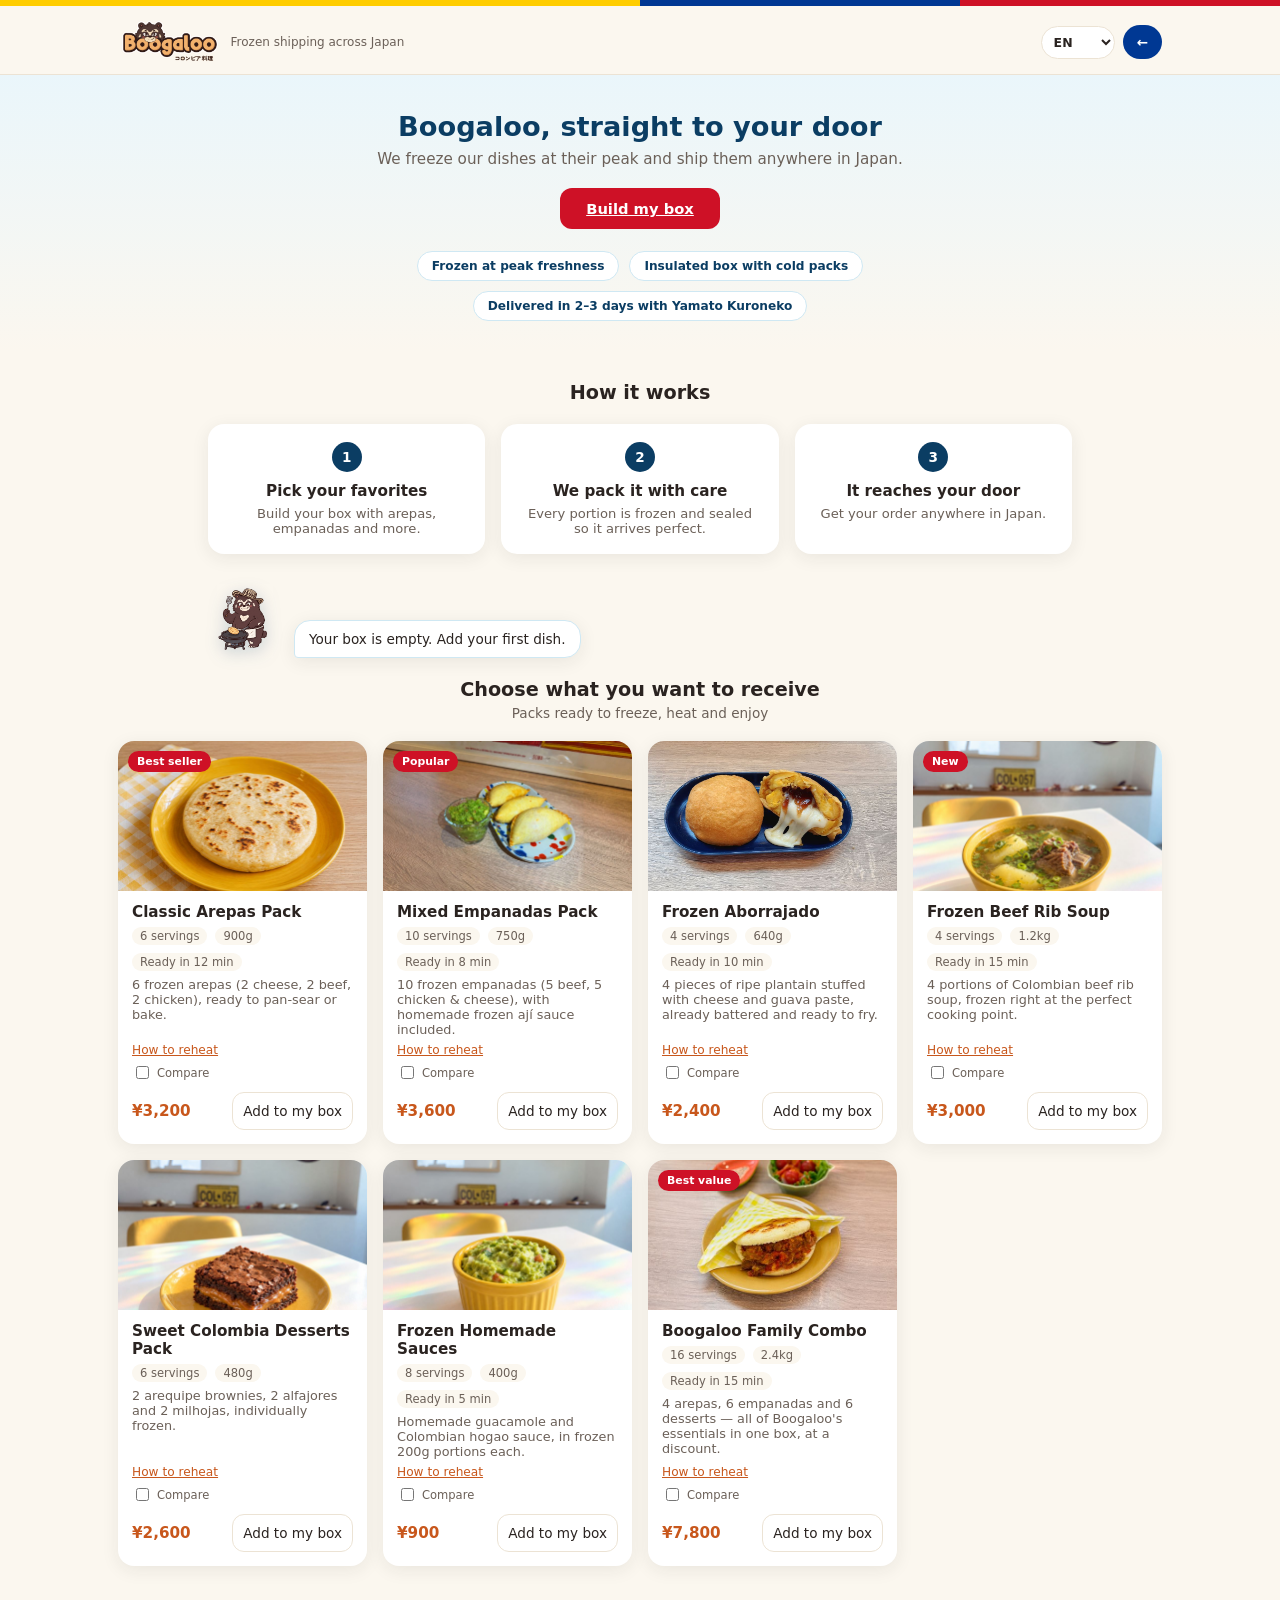
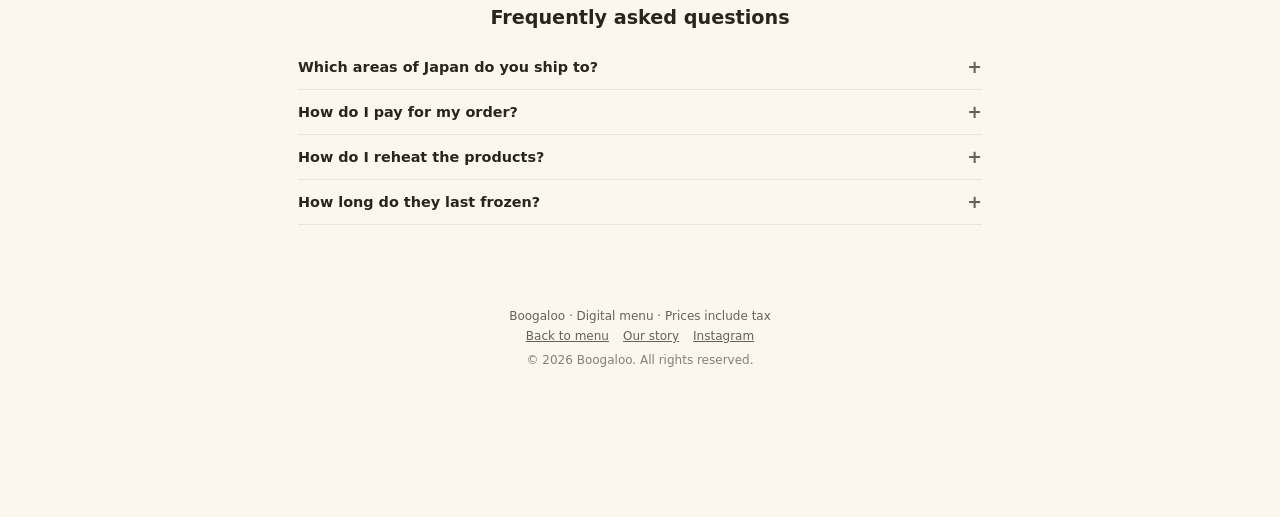
==== envios/index.html @ ac05ed0d "Nueva página de envíos congelados a todo Japón (/envios) Página independiente del menú, con catálogo" ====
<!doctype html>
<html lang="es">
<head>
<meta charset="utf-8" />
<meta name="viewport" content="width=device-width, initial-scale=1" />
<title>Boogaloo — Envíos congelados</title>
<link rel="stylesheet" href="../css/styles.css" />
<link rel="stylesheet" href="envios.css" />
</head>
<body>
  <div id="fz-header-mount"></div>

  <section class="fz-hero">
    <div class="fz-snow" id="fz-snow"></div>
    <div class="fz-hero-inner">
      <h2 id="fz-hero-title"></h2>
      <p id="fz-hero-subtitle"></p>
      <a class="primary-btn" href="#fz-catalog" id="fz-hero-cta"></a>
      <div class="fz-trust-row">
        <span class="fz-trust-pill" id="fz-trust-fresh"></span>
        <span class="fz-trust-pill" id="fz-trust-box"></span>
        <span class="fz-trust-pill" id="fz-trust-courier"></span>
      </div>
    </div>
  </section>

  <section class="fz-how">
    <h3 id="fz-how-title"></h3>
    <div class="fz-how-steps">
      <div class="fz-how-step">
        <div class="fz-step-num">1</div>
        <h4 id="fz-how1-title"></h4>
        <p id="fz-how1-text"></p>
      </div>
      <div class="fz-how-step">
        <div class="fz-step-num">2</div>
        <h4 id="fz-how2-title"></h4>
        <p id="fz-how2-text"></p>
      </div>
      <div class="fz-how-step">
        <div class="fz-step-num">3</div>
        <h4 id="fz-how3-title"></h4>
        <p id="fz-how3-text"></p>
      </div>
    </div>
  </section>

  <div class="fz-mascot">
    <img src="../img/oso/oso-cocinando.png" alt="Oso Boogaloo" />
    <div class="fz-mascot-bubble" id="fz-mascot-bubble"></div>
  </div>

  <section class="fz-catalog" id="fz-catalog">
    <h3 id="fz-catalog-title"></h3>
    <p class="subt" id="fz-catalog-subtitle"></p>
    <div class="fz-grid" id="fz-grid"></div>
  </section>

  <section class="fz-faq">
    <h3 id="fz-faq-title"></h3>
    <div id="fz-faq-list"></div>
  </section>

  <div id="fz-footer-mount"></div>

  <!-- Barra flotante: comparar -->
  <div class="fz-compare-bar" id="fz-compare-bar">
    <span id="fz-compare-bar-label"></span>
    <button type="button" id="fz-compare-bar-btn"></button>
  </div>

  <!-- Barra flotante: tu caja -->
  <button class="fz-box-bar" id="fz-box-bar" type="button">
    <div class="fz-box-info">
      <span class="count" id="fz-box-count"></span>
      <span class="amount" id="fz-box-amount"></span>
    </div>
    <span id="fz-box-cta"></span>
  </button>

  <!-- Drawer: tu caja -->
  <div class="fz-drawer-overlay" id="fz-drawer-overlay"></div>
  <aside class="fz-drawer" id="fz-drawer" aria-label="Tu caja">
    <div class="fz-drawer-header">
      <h2 id="fz-drawer-title"></h2>
      <button class="drawer-close" id="fz-drawer-close" type="button">✕</button>
    </div>
    <div class="fz-drawer-body" id="fz-drawer-body"></div>
    <div class="fz-drawer-footer" id="fz-drawer-footer"></div>
  </aside>

  <!-- Modal: comparar productos -->
  <div class="modal-overlay fz-compare-modal" id="fz-compare-modal">
    <div class="modal-box">
      <div id="fz-compare-modal-body"></div>
    </div>
  </div>

  <!-- Modal: checkout (pasos) -->
  <div class="modal-overlay" id="fz-checkout-modal">
    <div class="modal-box">
      <div id="fz-checkout-modal-body"></div>
    </div>
  </div>

  <script src="../js/i18n.js"></script>
  <script src="envios-data.js"></script>
  <script src="envios.js"></script>
</body>
</html>
---- css/styles.css ----
/* ============ Boogaloo — estilos base (sin imágenes, todo CSS) ============ */

:root {
  --co-yellow: #ffcd00;
  --co-blue: #003893;
  --co-red: #ce1126;
  --bg: #fbf7ef;
  --bg-card: #ffffff;
  --ink: #2a2320;
  --ink-soft: #6b6058;
  --border: #ece3d4;
  --accent: #c8571c;
  --accent-soft: #fdece0;
  --radius: 16px;
  --shadow: 0 4px 18px rgba(42, 35, 32, 0.08);
  font-family: 'Hiragino Sans', 'Noto Sans JP', system-ui, -apple-system, 'Segoe UI', sans-serif;
}

* { box-sizing: border-box; }

html, body {
  margin: 0;
  padding: 0;
  background: var(--bg);
  color: var(--ink);
}

html {
  scroll-behavior: smooth;
  overflow-x: hidden;
}

body {
  padding-bottom: 90px; /* deja espacio a la barra flotante de carrito */
}

a { color: inherit; }

button {
  font: inherit;
  cursor: pointer;
  border: none;
  background: none;
  color: inherit;
}

/* ---------- Franja bandera colombiana ---------- */
.flag-stripe {
  height: 6px;
  background: linear-gradient(
    to right,
    var(--co-yellow) 0%, var(--co-yellow) 50%,
    var(--co-blue) 50%, var(--co-blue) 75%,
    var(--co-red) 75%, var(--co-red) 100%
  );
}

/* ---------- Header ---------- */
.site-header {
  position: sticky;
  top: 0;
  z-index: 20;
  background: var(--bg);
  border-bottom: 1px solid var(--border);
}

.header-inner {
  max-width: 960px;
  margin: 0 auto;
  padding: 14px 18px 10px;
  display: flex;
  align-items: center;
  justify-content: space-between;
  gap: 10px;
  flex-wrap: wrap;
  row-gap: 8px;
}

.brand {
  display: flex;
  align-items: center;
  gap: 10px;
}

.brand-logo {
  height: 44px;
  width: auto;
  display: block;
  flex: none;
}

.sr-only {
  position: absolute;
  width: 1px;
  height: 1px;
  padding: 0;
  margin: -1px;
  overflow: hidden;
  clip: rect(0, 0, 0, 0);
  white-space: nowrap;
  border: 0;
}

.brand-text h1 {
  margin: 0;
  font-size: 1.35rem;
  letter-spacing: 0.5px;
}

.brand-text p {
  margin: 0;
  font-size: 0.75rem;
  color: var(--ink-soft);
}

.header-actions {
  display: flex;
  align-items: center;
  gap: 8px;
  flex-wrap: wrap;
  justify-content: flex-end;
}

.account-pill {
  font-size: 0.78rem;
  padding: 7px 12px;
  border-radius: 999px;
  background: var(--accent-soft);
  color: var(--accent);
  white-space: nowrap;
  max-width: 140px;
  overflow: hidden;
  text-overflow: ellipsis;
  flex: none;
}

.cart-btn {
  position: relative;
  display: flex;
  align-items: center;
  gap: 6px;
  padding: 9px 14px;
  border-radius: 999px;
  background: var(--co-blue);
  color: #fff;
  font-weight: 600;
  font-size: 0.85rem;
  white-space: nowrap;
  flex: none;
}

.cart-btn .badge {
  position: absolute;
  top: -6px;
  right: -6px;
  background: var(--co-red);
  color: #fff;
  border-radius: 999px;
  font-size: 0.68rem;
  min-width: 18px;
  height: 18px;
  display: flex;
  align-items: center;
  justify-content: center;
  padding: 0 4px;
}

.my-orders-btn {
  background: var(--co-red);
}

/* ---------- Banner promocional de envíos congelados ---------- */
.ship-banner {
  display: flex;
  align-items: center;
  justify-content: center;
  gap: 10px;
  flex-wrap: wrap;
  text-align: center;
  text-decoration: none;
  padding: 10px 18px;
  background: linear-gradient(90deg, #0b3d63, var(--co-blue));
  color: #fff;
  font-size: 0.84rem;
}
.ship-banner-cta {
  font-weight: 700;
  text-decoration: underline;
  white-space: nowrap;
}

.lang-select {
  flex: none;
  font: inherit;
  font-size: 0.78rem;
  font-weight: 600;
  padding: 7px 8px;
  border-radius: 999px;
  border: 1px solid var(--border);
  background: var(--bg-card);
  color: var(--ink);
  cursor: pointer;
}

.item-info h3 .aka {
  font-weight: 400;
  font-size: 0.78em;
  color: var(--ink-soft);
}

/* CSS-drawn receipt icon */
.icon-receipt {
  width: 14px;
  height: 17px;
  background: #fff;
  border-radius: 2px;
  position: relative;
  flex: none;
}
.icon-receipt::before {
  content: '';
  position: absolute;
  left: 2px;
  right: 2px;
  top: 3px;
  bottom: 3px;
  background-image: repeating-linear-gradient(
    to bottom, var(--co-red) 0 2px, transparent 2px 5px
  );
}

/* CSS-drawn cart icon */
.icon-cart {
  width: 18px;
  height: 14px;
  border: 2px solid #fff;
  border-top: none;
  border-radius: 0 0 4px 4px;
  position: relative;
}
.icon-cart::before {
  content: '';
  position: absolute;
  top: -9px;
  left: 2px;
  width: 10px;
  height: 8px;
  border: 2px solid #fff;
  border-bottom: none;
  border-radius: 6px 6px 0 0;
}

/* ---------- Navegación de categorías ---------- */
.cat-nav {
  max-width: 960px;
  margin: 0 auto;
  padding: 4px 18px 12px;
  display: flex;
  gap: 8px;
  overflow-x: auto;
  scrollbar-width: none;
}
.cat-nav::-webkit-scrollbar { display: none; }

.cat-nav a {
  flex: none;
  padding: 7px 14px;
  border-radius: 999px;
  background: var(--bg-card);
  border: 1px solid var(--border);
  font-size: 0.82rem;
  text-decoration: none;
  white-space: nowrap;
}
.cat-nav a:hover { border-color: var(--accent); color: var(--accent); }

/* ---------- Contenido principal ---------- */
main {
  max-width: 960px;
  margin: 0 auto;
  padding: 8px 18px 40px;
}

.category-section {
  margin-top: 34px;
  scroll-margin-top: 96px;
}

.category-heading {
  display: flex;
  align-items: center;
  gap: 12px;
  margin-bottom: 14px;
}

.category-heading h2 {
  margin: 0;
  font-size: 1.15rem;
}
.category-heading .subt {
  font-size: 0.78rem;
  color: var(--ink-soft);
  display: block;
  margin-top: 2px;
}

.category-nota {
  font-size: 0.8rem;
  color: var(--ink-soft);
  margin: -8px 0 14px;
  font-style: italic;
}

.item-grid {
  display: grid;
  grid-template-columns: repeat(auto-fill, minmax(240px, 1fr));
  gap: 14px;
}

.item-card {
  background: var(--bg-card);
  border: 1px solid var(--border);
  border-radius: var(--radius);
  padding: 14px;
  display: flex;
  flex-direction: column;
  gap: 8px;
  box-shadow: var(--shadow);
}

.item-photo {
  width: calc(100% + 28px);
  margin: -14px -14px 0;
  aspect-ratio: 4 / 3;
  object-fit: cover;
  border-radius: var(--radius) var(--radius) 0 0;
  display: block;
}

.item-top {
  display: flex;
  gap: 10px;
  align-items: flex-start;
}
.item-card.has-photo .item-top { margin-top: 4px; }

.item-info { flex: 1; min-width: 0; }

.item-info h3 {
  margin: 0;
  font-size: 0.98rem;
  line-height: 1.3;
}

.item-info .subt {
  font-size: 0.72rem;
  color: var(--ink-soft);
  display: block;
  margin-top: 2px;
}

.item-desc {
  font-size: 0.78rem;
  color: var(--ink-soft);
  line-height: 1.45;
  margin: 0;
}

.pill-row { display: flex; gap: 6px; flex-wrap: wrap; }
.pill-option {
  background: var(--bg-card);
  border: 1px solid var(--border);
  color: var(--ink-soft);
  font-size: 0.78rem;
  font-weight: 600;
  padding: 5px 12px;
  border-radius: 999px;
}
.pill-option.selected {
  background: var(--co-blue);
  border-color: var(--co-blue);
  color: #fff;
}

.item-footer {
  margin-top: auto;
  display: flex;
  align-items: center;
  justify-content: space-between;
  gap: 8px;
}

.item-price {
  font-weight: 700;
  font-size: 1rem;
  color: var(--accent);
}

.add-btn {
  background: var(--co-blue);
  color: #fff;
  padding: 7px 14px;
  border-radius: 10px;
  font-size: 0.82rem;
  font-weight: 600;
}
.add-btn:active { transform: scale(0.96); }
.add-btn:disabled { background: var(--ink-soft); cursor: not-allowed; transform: none; }

.item-card.out-of-stock { opacity: 0.6; }
.pill-option.agotado { opacity: 0.55; text-decoration: line-through; cursor: not-allowed; }
.extra-chip.out-of-stock { opacity: 0.55; }
.extra-chip.out-of-stock button { background: var(--ink-soft); color: #fff; cursor: not-allowed; }

/* Extras (toppings) como chips */
.extras-row {
  margin-top: 18px;
  display: flex;
  flex-wrap: wrap;
  gap: 8px;
}
.extra-chip {
  display: flex;
  align-items: center;
  gap: 6px;
  padding: 6px 12px;
  border-radius: 999px;
  border: 1px dashed var(--border);
  font-size: 0.78rem;
  background: var(--bg-card);
}
.extra-chip .price { color: var(--accent); font-weight: 700; }
.extra-chip button {
  background: var(--accent-soft);
  color: var(--accent);
  border-radius: 999px;
  width: 20px; height: 20px;
  line-height: 1;
  font-weight: 700;
}

/* ---------- Iconos CSS por categoría ---------- */
.cat-icon {
  width: 44px;
  height: 44px;
  flex: none;
  position: relative;
}

.cat-icon.icon-arepa {
  border-radius: 50%;
  background: radial-gradient(circle at 35% 30%, #fff2c2, #f2c25a 55%, #d99a2b 100%);
  box-shadow: inset 0 -4px 6px rgba(139, 90, 0, 0.35);
}
.cat-icon.icon-arepa::before,
.cat-icon.icon-arepa::after {
  content: '';
  position: absolute;
  left: 10%;
  right: 10%;
  height: 2px;
  background: rgba(139, 90, 0, 0.35);
  border-radius: 2px;
}
.cat-icon.icon-arepa::before { top: 40%; }
.cat-icon.icon-arepa::after { top: 58%; }

.cat-icon.icon-empanada {
  background: linear-gradient(160deg, #f4c979, #d98b2b);
  border-radius: 4px 60% 4px 60%;
  transform: rotate(-8deg);
}
.cat-icon.icon-empanada::before {
  content: '';
  position: absolute;
  inset: 0;
  border-radius: inherit;
  background-image: repeating-linear-gradient(
    -45deg, rgba(139,66,0,0.35) 0 2px, transparent 2px 6px
  );
  -webkit-mask: linear-gradient(90deg, transparent 60%, black 62%);
  mask: linear-gradient(90deg, transparent 60%, black 62%);
}

.cat-icon.icon-platano {
  background: linear-gradient(120deg, #d8c23a, #98a63a);
  border-radius: 60% 20% 60% 20% / 40% 60% 40% 60%;
  transform: rotate(15deg);
}

.cat-icon.icon-postre {
  border-radius: 50%;
  background:
    radial-gradient(circle at 30% 25%, #ffe1ec, transparent 40%),
    radial-gradient(circle at 65% 65%, #ffd166, transparent 45%),
    linear-gradient(160deg, #f7b4c6, #e8779a);
}

.cat-icon.icon-jugo {
  background: linear-gradient(180deg, #ffdd6b, #ff9f45);
  clip-path: polygon(20% 0%, 80% 0%, 68% 100%, 32% 100%);
}

.cat-icon.icon-cafe {
  background: linear-gradient(160deg, #8a5a2b, #5c3a1a);
  border-radius: 6px 6px 16px 16px;
}
.cat-icon.icon-cafe::before {
  content: '';
  position: absolute;
  right: -10px;
  top: 30%;
  width: 12px;
  height: 12px;
  border: 3px solid #5c3a1a;
  border-left: none;
  border-radius: 0 8px 8px 0;
}
.cat-icon.icon-cafe::after {
  content: '';
  position: absolute;
  top: -8px;
  left: 30%;
  width: 3px;
  height: 10px;
  background: rgba(255,255,255,0.6);
  border-radius: 3px;
  box-shadow: 8px -2px 0 rgba(255,255,255,0.45);
}

.cat-icon.icon-otros {
  border-radius: 50%;
  background: radial-gradient(circle, #fff, #e4dccb 70%, #cfc4ac 100%);
  box-shadow: inset 0 0 0 3px #fff, 0 0 0 1px var(--border);
}

/* ---------- Carrito (drawer) ---------- */
.overlay {
  position: fixed;
  inset: 0;
  background: rgba(20, 15, 10, 0.45);
  z-index: 40;
  opacity: 0;
  pointer-events: none;
  transition: opacity 0.25s ease;
}
.overlay.open { opacity: 1; pointer-events: auto; }

.drawer {
  position: fixed;
  top: 0;
  right: 0;
  bottom: 0;
  width: min(420px, 100%);
  background: var(--bg);
  z-index: 50;
  display: flex;
  flex-direction: column;
  transform: translateX(100%);
  transition: transform 0.28s ease;
  box-shadow: -8px 0 30px rgba(0,0,0,0.25);
}
.drawer.open { transform: translateX(0); }

.drawer-header {
  display: flex;
  align-items: center;
  justify-content: space-between;
  padding: 16px 18px;
  border-bottom: 1px solid var(--border);
}
.drawer-header h2 { margin: 0; font-size: 1.05rem; }
.drawer-close {
  width: 32px; height: 32px;
  border-radius: 50%;
  background: var(--bg-card);
  border: 1px solid var(--border);
  font-size: 1rem;
}

.drawer-body {
  flex: 1;
  overflow-y: auto;
  padding: 12px 18px;
}

.cart-row {
  display: flex;
  align-items: center;
  gap: 10px;
  padding: 10px 0;
  border-bottom: 1px solid var(--border);
}
.cart-row .name {
  flex: 1;
  min-width: 0;
  font-size: 0.88rem;
  overflow: hidden;
  text-overflow: ellipsis;
  white-space: nowrap;
}
.cart-row .name small {
  display: block;
  color: var(--ink-soft);
  font-size: 0.72rem;
  overflow: hidden;
  text-overflow: ellipsis;
}
.qty-stepper { flex: none; }
.qty-stepper {
  display: flex;
  align-items: center;
  gap: 6px;
  background: var(--bg-card);
  border: 1px solid var(--border);
  border-radius: 999px;
  padding: 3px;
}
.qty-stepper button {
  width: 22px; height: 22px;
  border-radius: 50%;
  background: var(--accent-soft);
  color: var(--accent);
  font-weight: 700;
}
.qty-stepper span { min-width: 18px; text-align: center; font-size: 0.85rem; }
.cart-row .subtotal { flex: none; width: 68px; text-align: right; font-weight: 700; font-size: 0.85rem; }

.empty-cart {
  text-align: center;
  color: var(--ink-soft);
  padding: 40px 10px;
  font-size: 0.88rem;
}

.drawer-footer {
  border-top: 1px solid var(--border);
  padding: 14px 18px 18px;
  display: flex;
  flex-direction: column;
  gap: 10px;
}
.total-row {
  display: flex;
  justify-content: space-between;
  font-size: 1.05rem;
  font-weight: 700;
}
.total-row .amount { color: var(--accent); }

.primary-btn {
  background: var(--co-red);
  color: #fff;
  padding: 12px;
  border-radius: 12px;
  font-weight: 700;
  font-size: 0.92rem;
  text-align: center;
}
.primary-btn:disabled { opacity: 0.5; cursor: not-allowed; }

.ghost-btn {
  background: var(--bg-card);
  border: 1px solid var(--border);
  padding: 10px;
  border-radius: 12px;
  font-size: 0.85rem;
  text-align: center;
}

/* ---------- Barra flotante de carrito (móvil) ---------- */
.floating-cart-bar {
  position: fixed;
  left: 0; right: 0; bottom: 0;
  z-index: 30;
  background: var(--co-blue);
  color: #fff;
  padding: 12px 18px;
  display: none;
  align-items: center;
  justify-content: space-between;
  box-shadow: 0 -4px 16px rgba(0,0,0,0.2);
}
.floating-cart-bar.show { display: flex; }
.floating-cart-bar .count { font-size: 0.8rem; opacity: 0.85; }
.floating-cart-bar .amount { font-weight: 700; }

/* ---------- Modal (checkout / login) ---------- */
.modal-overlay {
  position: fixed;
  inset: 0;
  background: rgba(20, 15, 10, 0.5);
  display: none;
  align-items: center;
  justify-content: center;
  z-index: 60;
  padding: 18px;
}
.modal-overlay.open { display: flex; }

.modal-box {
  background: var(--bg-card);
  border-radius: var(--radius);
  max-width: 420px;
  width: 100%;
  max-height: 90vh;
  overflow-y: auto;
  padding: 22px;
  box-shadow: 0 20px 50px rgba(0,0,0,0.3);
}
.modal-box h2 { margin: 0 0 4px; font-size: 1.1rem; }
.modal-box .subt { color: var(--ink-soft); font-size: 0.8rem; margin: 0 0 16px; }

.tabs {
  display: flex;
  gap: 6px;
  background: var(--bg);
  border-radius: 999px;
  padding: 4px;
  margin-bottom: 16px;
}
.tabs button {
  flex: 1;
  padding: 8px;
  border-radius: 999px;
  font-size: 0.8rem;
  font-weight: 600;
  color: var(--ink-soft);
}
.tabs button.active { background: var(--co-blue); color: #fff; }

.field {
  margin-bottom: 12px;
}
.field label {
  display: block;
  font-size: 0.78rem;
  color: var(--ink-soft);
  margin-bottom: 4px;
}
.field input, .field textarea {
  width: 100%;
  padding: 10px 12px;
  border-radius: 10px;
  border: 1px solid var(--border);
  background: var(--bg);
  font-size: 0.88rem;
  font-family: inherit;
}
.field input:focus, .field textarea:focus {
  outline: 2px solid var(--accent);
  outline-offset: 1px;
}

.form-error {
  background: #fdecec;
  color: var(--co-red);
  padding: 8px 12px;
  border-radius: 10px;
  font-size: 0.8rem;
  margin-bottom: 12px;
  display: none;
}
.form-error.show { display: block; }

.form-success {
  text-align: center;
  padding: 10px 0 4px;
}
.form-success .check {
  width: 54px; height: 54px;
  border-radius: 50%;
  background: #e6f6ec;
  color: #1f9d55;
  display: flex; align-items: center; justify-content: center;
  font-size: 1.6rem;
  margin: 0 auto 12px;
}
.order-summary {
  background: var(--bg);
  border-radius: 12px;
  padding: 12px;
  margin: 12px 0;
  font-size: 0.85rem;
}
.order-summary .row {
  display: flex;
  justify-content: space-between;
  align-items: center;
  gap: 8px;
  padding: 3px 0;
}
.order-summary .row > span:first-child,
.order-summary .row > strong:first-child {
  min-width: 0;
  overflow: hidden;
  text-overflow: ellipsis;
  white-space: nowrap;
}
.order-summary .row > span:last-child {
  flex: none;
  white-space: nowrap;
}
.order-summary .row.total {
  border-top: 1px solid var(--border);
  margin-top: 6px;
  padding-top: 8px;
  font-weight: 700;
}

.link-btn {
  color: var(--accent);
  font-size: 0.8rem;
  text-decoration: underline;
  display: block;
  text-align: center;
  margin-top: 4px;
}

footer.site-footer {
  text-align: center;
  color: var(--ink-soft);
  font-size: 0.75rem;
  padding: 24px 18px 60px;
}
.site-footer-inner { display: flex; flex-direction: column; gap: 6px; align-items: center; }
.footer-links { display: flex; gap: 14px; flex-wrap: wrap; justify-content: center; }
.footer-links a { color: var(--ink-soft); text-decoration: underline; }
.footer-copyright { opacity: 0.8; margin-top: 4px; }

/* Menú secundario para admin/colaboradores: aparece en todas las páginas
   cuando hay una sesión de staff activa (ver js/layout.js). */
.staff-subnav {
  background: var(--ink);
  color: #fff;
}
.staff-subnav-inner {
  max-width: 1100px;
  margin: 0 auto;
  padding: 8px 18px;
  display: flex;
  align-items: center;
  gap: 16px;
  flex-wrap: wrap;
  font-size: 0.78rem;
}
.staff-subnav-who {
  font-weight: 700;
  opacity: 0.85;
  padding-right: 6px;
  border-right: 1px solid rgba(255, 255, 255, 0.25);
}
.staff-subnav-inner a { color: #fff; opacity: 0.85; text-decoration: none; }
.staff-subnav-inner a:hover { opacity: 1; text-decoration: underline; }

/* ============ Panel admin ============ */
.admin-shell {
  max-width: 880px;
  margin: 0 auto;
  padding: 20px 18px 60px;
}

.admin-login-box {
  max-width: 360px;
  margin: 60px auto;
  background: var(--bg-card);
  border: 1px solid var(--border);
  border-radius: var(--radius);
  padding: 26px;
  box-shadow: var(--shadow);
}
.admin-login-box h1 { margin-top: 0; font-size: 1.2rem; }
.admin-login-box .subt { color: var(--ink-soft); font-size: 0.82rem; margin-top: -8px; }

.admin-sticky-top {
  position: sticky;
  top: 0;
  z-index: 15;
  background: var(--bg);
  margin: -20px -18px 0;
  padding: 20px 18px 12px;
  border-bottom: 1px solid var(--border);
}

.admin-topbar {
  display: flex;
  align-items: center;
  justify-content: space-between;
  flex-wrap: wrap;
  row-gap: 8px;
  margin-bottom: 18px;
}
.admin-topbar h1 { margin: 0; font-size: 1.2rem; }
.admin-topbar .who { font-size: 0.8rem; color: var(--ink-soft); }

.filter-row {
  display: flex;
  gap: 8px;
  flex-wrap: wrap;
}
.filter-row button {
  padding: 7px 14px;
  border-radius: 999px;
  background: var(--bg-card);
  border: 1px solid var(--border);
  font-size: 0.8rem;
}
.filter-row button.active { background: var(--co-blue); color: #fff; border-color: var(--co-blue); }

.order-card {
  background: var(--bg-card);
  border: 1px solid var(--border);
  border-radius: var(--radius);
  padding: 16px;
  margin-bottom: 14px;
  box-shadow: var(--shadow);
}
.order-card-head {
  display: flex;
  justify-content: space-between;
  align-items: flex-start;
  gap: 10px;
  margin-bottom: 10px;
}
.order-card-head > div:first-child { min-width: 0; flex: 1; }
.order-card-head .id {
  font-weight: 700;
  font-size: 0.92rem;
  overflow: hidden;
  text-overflow: ellipsis;
  white-space: nowrap;
}
.order-card-head .meta {
  font-size: 0.76rem;
  color: var(--ink-soft);
  overflow-wrap: break-word;
}
.order-card-head .status-tag { flex: none; }

.status-tag {
  font-size: 0.72rem;
  padding: 4px 10px;
  border-radius: 999px;
  font-weight: 700;
  white-space: nowrap;
}
.status-tag.pendiente { background: #fff2d6; color: #a9660a; }
.status-tag.entregado { background: #e1efff; color: var(--co-blue); }
.status-tag.cobrado, .status-tag.confirmada { background: #e6f6ec; color: #1f9d55; }
.status-tag.cancelada { background: #f1f1f1; color: var(--ink-soft); }
.status-tag.pendienterevision { background: #fdecec; color: var(--co-red); }

.order-items { margin: 10px 0; }
.order-item-row {
  display: flex;
  align-items: center;
  gap: 10px;
  padding: 6px 0;
  border-bottom: 1px dashed var(--border);
  font-size: 0.85rem;
}
.order-item-row:last-child { border-bottom: none; }
.order-item-row .n {
  flex: 1;
  min-width: 0;
  overflow: hidden;
  text-overflow: ellipsis;
  white-space: nowrap;
}
.order-item-row .p { flex: none; color: var(--ink-soft); }
.check-toggle {
  width: 22px; height: 22px;
  border-radius: 6px;
  border: 2px solid var(--border);
  flex: none;
  display: flex; align-items: center; justify-content: center;
  font-size: 0.75rem;
}
.check-toggle.done {
  background: #1f9d55;
  border-color: #1f9d55;
  color: #fff;
}

.item-remove-btn {
  flex: none;
  width: 22px;
  height: 22px;
  border-radius: 6px;
  border: 1px solid var(--border);
  color: var(--co-red);
  font-size: 0.9rem;
  line-height: 1;
  display: flex;
  align-items: center;
  justify-content: center;
}
.item-remove-btn:hover { background: var(--co-red); color: #fff; border-color: var(--co-red); }

.order-add-item {
  display: flex;
  gap: 8px;
  align-items: center;
  padding: 10px 0;
  flex-wrap: wrap;
}
.order-add-select {
  flex: 1;
  min-width: 160px;
  padding: 8px 10px;
  border-radius: 10px;
  border: 1px solid var(--border);
  background: var(--bg-card);
  font-size: 0.85rem;
}
.order-add-qty {
  width: 56px;
  padding: 8px 6px;
  border-radius: 10px;
  border: 1px solid var(--border);
  text-align: center;
}

.order-card-footer {
  display: flex;
  align-items: center;
  justify-content: space-between;
  flex-wrap: wrap;
  gap: 8px;
  margin-top: 10px;
  padding-top: 10px;
  border-top: 1px solid var(--border);
}
.order-total { font-weight: 700; }
.order-actions { display: flex; gap: 8px; flex-wrap: wrap; }
.order-actions button {
  padding: 8px 12px;
  border-radius: 10px;
  font-size: 0.8rem;
  font-weight: 600;
}
.btn-paid { background: #e6f6ec; color: #1f9d55; }
.btn-paid.done { background: #1f9d55; color: #fff; }

.menu-admin-section { margin-bottom: 20px; }
.menu-admin-section h3 { margin: 0 0 6px; font-size: 0.95rem; }
.btn-agotado {
  flex: none;
  background: #f1f1f1;
  color: var(--ink-soft);
  padding: 6px 12px;
  border-radius: 10px;
  font-size: 0.78rem;
  font-weight: 600;
  white-space: nowrap;
}
.btn-agotado.done { background: var(--co-red); color: #fff; }

.empty-state {
  text-align: center;
  color: var(--ink-soft);
  padding: 60px 10px;
  font-size: 0.9rem;
}

@media (max-width: 640px) {
  .item-grid { grid-template-columns: 1fr 1fr; }
  .brand-text p { display: none; }
}

@media (max-width: 420px) {
  .brand-logo { height: 34px; }
  .brand-text h1 { font-size: 1.1rem; }
  .header-inner { padding: 12px 14px 8px; }
  .cat-nav { padding: 4px 14px 10px; }
  main { padding: 8px 14px 40px; }
  .cart-btn { padding: 8px 11px; font-size: 0.78rem; gap: 5px; }
  .account-pill { font-size: 0.72rem; padding: 6px 10px; max-width: 100px; }
}

/* ============ Turnos (colaboradores) ============ */
:root {
  --tn-abierto: #a79e8c;
  --tn-asignado: var(--co-blue);
  --tn-trabajado: #b5750f;
  --tn-confirmado: #1f9d55;
}

.tn-wrap {
  max-width: 960px;
  margin: 0 auto;
  padding: 18px 18px 60px;
}

.tn-denied {
  max-width: 480px;
  margin: 60px auto;
  text-align: center;
  color: var(--ink-soft);
  font-size: 0.95rem;
  line-height: 1.6;
}

.tn-month-nav {
  display: flex;
  align-items: center;
  justify-content: center;
  gap: 16px;
  margin-bottom: 16px;
}
.tn-month-nav h2 { margin: 0; font-size: 1.15rem; min-width: 160px; text-align: center; }
.tn-month-nav button { width: 34px; height: 34px; border-radius: 50%; font-size: 1.1rem; }

.tn-stats {
  display: flex;
  flex-wrap: wrap;
  gap: 8px;
  margin-bottom: 18px;
}
.tn-stats .st {
  flex: 1 1 150px;
  background: var(--co-blue);
  color: #fff;
  border-radius: 10px;
  padding: 12px 14px;
}
.tn-stats .st b { display: block; font-size: 1.1rem; font-weight: 800; }
.tn-stats .st small { display: block; opacity: 0.85; font-size: 0.75rem; margin-top: 2px; }

#tn-new-shift-btn { margin: 4px 0 14px; }

.tn-panel {
  background: var(--bg-card);
  border: 1px solid var(--border);
  border-radius: var(--radius);
  padding: 14px 16px;
  margin-bottom: 14px;
}
.tn-panel summary { cursor: pointer; font-weight: 700; font-size: 0.92rem; }
.tn-panel + .tn-panel { margin-top: -4px; }

.tn-mode-row {
  display: flex;
  align-items: center;
  gap: 8px;
  padding: 10px 0;
  border-bottom: 1px solid var(--border);
  font-size: 0.85rem;
}
.tn-mode-row:last-child { border-bottom: none; }
.tn-mode-row .name { flex: 1; min-width: 0; }
.tn-mode-row .name small { display: block; color: var(--ink-soft); font-weight: 400; font-size: 0.72rem; }

.tn-rate-row {
  display: flex;
  align-items: center;
  gap: 8px;
  padding: 8px 0;
  border-bottom: 1px solid var(--border);
  font-size: 0.85rem;
}
.tn-rate-row:last-child { border-bottom: none; }
.tn-rate-row span:first-child { flex: 1; min-width: 0; }
.tn-rate-row input[type="number"] {
  width: 72px;
  padding: 6px 8px;
  border-radius: 8px;
  border: 1px solid var(--border);
  font: inherit;
}

.tn-table {
  width: 100%;
  border-collapse: collapse;
  table-layout: fixed;
  margin-top: 8px;
}
.tn-table th {
  font-size: 0.7rem;
  letter-spacing: 0.04em;
  color: var(--ink-soft);
  font-weight: 600;
  padding: 6px 2px;
  border-bottom: 2px solid var(--ink);
}
.tn-table td {
  vertical-align: top;
  height: 78px;
  padding: 4px;
  border: 1px solid var(--border);
  position: relative;
}
.tn-table td.tn-empty { background: var(--bg); }
.tn-table td .n { font-size: 0.7rem; font-weight: 700; color: var(--ink-soft); display: block; margin-bottom: 3px; }

.tn-chip {
  border-left: 3px solid;
  background: var(--bg);
  border-radius: 3px;
  padding: 2px 4px;
  margin-bottom: 2px;
  cursor: pointer;
  font-size: 0.68rem;
  line-height: 1.25;
}
.tn-chip b { display: block; font-weight: 700; color: var(--ink); }
.tn-chip i { font-style: normal; color: var(--ink-soft); }
.tn-chip.tn-abierto { border-left-style: dashed; border-color: var(--tn-abierto); }
.tn-chip.tn-abierto-ajeno { border-color: var(--tn-abierto); opacity: 0.6; }
.tn-chip.tn-asignado { border-color: var(--tn-asignado); }
.tn-chip.tn-trabajado { border-color: var(--tn-trabajado); }
.tn-chip.tn-confirmado { border-color: var(--tn-confirmado); }

.tn-add-cell {
  position: absolute;
  bottom: 2px;
  right: 2px;
  width: 16px;
  height: 16px;
  border-radius: 50%;
  background: var(--accent-soft);
  color: var(--accent);
  font-size: 0.72rem;
  line-height: 1;
}

.tn-dot {
  width: 11px;
  height: 11px;
  border-radius: 50%;
  flex: none;
  background: var(--tn-abierto);
}
.tn-dot.tn-asignado { background: var(--tn-asignado); }
.tn-dot.tn-trabajado { background: var(--tn-trabajado); }
.tn-dot.tn-confirmado { background: var(--tn-confirmado); }

.tn-list { display: none; margin-top: 8px; }
.tn-li {
  display: flex;
  align-items: center;
  gap: 10px;
  padding: 11px 4px;
  border-bottom: 1px solid var(--border);
  cursor: pointer;
}
.tn-li .d { font-size: 1.1rem; font-weight: 800; min-width: 26px; }
.tn-li .w { font-size: 0.72rem; color: var(--ink-soft); min-width: 20px; }
.tn-li .p { flex: 1; min-width: 0; font-size: 0.85rem; font-weight: 600; }
.tn-li .p small { display: block; color: var(--ink-soft); font-weight: 400; font-size: 0.75rem; }

.tn-legend { margin-top: 26px; border-top: 2px solid var(--ink); padding-top: 14px; }
.tn-lg { display: flex; align-items: flex-start; gap: 10px; margin-bottom: 10px; }
.tn-lg .tn-dot { margin-top: 3px; }
.tn-lg b { font-size: 0.85rem; }
.tn-lg small { display: block; color: var(--ink-soft); font-size: 0.75rem; margin-top: 1px; }

@media (max-width: 700px) {
  .tn-table { display: none; }
  .tn-list { display: block; }
}

/* ---------------- Nuestra historia (about.html) ---------------- */

.ab-wrap {
  max-width: 1100px;
  margin: 0 auto;
  padding: 0 0 40px;
  overflow-x: hidden;
}

.ab-section {
  padding: 56px 24px;
  transition: opacity 0.7s ease, transform 0.7s ease;
}
body.js-ready .ab-section {
  opacity: 0;
  transform: translateY(24px);
}
body.js-ready .ab-section.ab-visible {
  opacity: 1;
  transform: translateY(0);
}

.ab-hero {
  display: flex;
  flex-wrap: wrap;
  align-items: center;
  justify-content: center;
  gap: 48px;
  text-align: center;
  padding: 30px 24px 40px;
}
.ab-hero-main {
  display: flex;
  flex-direction: column;
  align-items: center;
  flex: 1 1 320px;
  min-width: 280px;
}
.ab-hero-text h2 {
  font-size: clamp(2rem, 5vw, 2.8rem);
  font-weight: 800;
  line-height: 1.15;
  margin: 0 0 12px;
}
.ab-tagline {
  font-size: 1.1rem;
  color: var(--ink-soft);
  max-width: 480px;
  margin: 0 auto;
}
.ab-bear-hero { width: min(230px, 55vw); }

.ab-bear {
  width: min(240px, 65vw);
  flex: none;
}

.ab-block {
  display: flex;
  align-items: center;
  gap: 40px;
  border-radius: var(--radius);
  margin: 0 0 24px;
}
.ab-block-reverse { flex-direction: row-reverse; }
.ab-block-text { flex: 1; min-width: 240px; }
.ab-block-text h2 { font-size: clamp(1.5rem, 4vw, 2.2rem); font-weight: 800; margin: 0 0 14px; }
.ab-block-text p { line-height: 1.65; margin: 0 0 12px; color: var(--ink); }

.ab-block-blue { background: #e8f1fb; }
.ab-block-yellow { background: #fff6df; }

.blog-hero { text-align: center; padding: 40px 24px 16px; }
.blog-hero h2 { font-size: clamp(2rem, 5vw, 2.6rem); font-weight: 800; margin: 0 0 24px; }
.blog-hero-figure { margin: 0 0 20px; }
.blog-hero-figure img {
  width: 100%;
  aspect-ratio: 4 / 3;
  object-fit: cover;
  border-radius: var(--radius);
  display: block;
}
.blog-hero-figure figcaption {
  font-size: 0.78rem;
  color: var(--ink-soft);
  margin-top: 8px;
  text-align: right;
}
.blog-hero-figure figcaption a { color: inherit; }

/* Formato editorial por entrada: raya divisoria, título centrado a color,
   firma en cursiva, foto a todo el ancho, cuerpo a columna legible. */
.blog-post {
  padding: 48px 24px;
  border-top: 1px solid var(--border);
  text-align: center;
}
.blog-post:first-of-type { border-top: none; }
.blog-post-title {
  font-size: clamp(1.7rem, 4.5vw, 2.4rem);
  font-weight: 800;
  margin: 0 0 6px;
}
.blog-post-red .blog-post-title { color: var(--co-red); }
.blog-post-blue .blog-post-title { color: var(--co-blue); }
.blog-post-gold .blog-post-title { color: #a8701c; }
.blog-byline {
  font-style: italic;
  color: var(--ink-soft);
  margin: 0 0 10px;
}
.blog-share-btn {
  background: var(--bg-card);
  border: 1px solid var(--border);
  color: var(--ink-soft);
  font-size: 0.78rem;
  padding: 6px 14px;
  border-radius: 999px;
  cursor: pointer;
  margin: 0 0 24px;
}
.blog-share-btn:hover { color: var(--ink); border-color: var(--ink-soft); }
.share-options { display: grid; gap: 8px; }
.blog-post-figure { margin: 0 0 28px; }
.blog-post-figure img {
  width: 100%;
  aspect-ratio: 4 / 3;
  object-fit: cover;
  border-radius: var(--radius);
  display: block;
}
.blog-post-body { text-align: left; max-width: 720px; margin: 0 auto; }
.blog-post-body p { line-height: 1.75; margin: 0 0 16px; }
.blog-cta-row { display: flex; gap: 12px; flex-wrap: wrap; justify-content: center; margin-top: 8px; }
#blog-load-sentinel { height: 10px; }

@media (max-width: 640px) {
  .blog-post { padding: 36px 16px; }
}

.ab-arte {
  background-size: cover;
  background-position: center;
  border-radius: var(--radius);
  padding: 60px 24px;
  margin: 0 0 24px;
  display: flex;
  justify-content: center;
  overflow: hidden;
}
.ab-arte-text {
  background: rgba(255, 255, 255, 0.9);
  border-radius: var(--radius);
  padding: 26px 30px;
  max-width: 560px;
}
.ab-arte-text h2 { font-size: clamp(1.5rem, 4vw, 2rem); font-weight: 800; margin: 0 0 12px; }
.ab-arte-text p { line-height: 1.65; margin: 0; }

.ab-stats {
  display: flex;
  flex-wrap: wrap;
  justify-content: center;
  gap: 32px;
  text-align: center;
  background: var(--co-blue);
  color: #fff;
  border-radius: var(--radius);
  margin: 0 0 24px;
}
.ab-stat b { display: block; font-size: 2.2rem; font-weight: 800; }
.ab-stat span { display: block; font-size: 0.82rem; opacity: 0.92; max-width: 190px; margin: 4px auto 0; }

.ab-platos h2, .ab-resenas h2 {
  text-align: center;
  font-size: clamp(1.5rem, 4vw, 2.1rem);
  font-weight: 800;
  margin: 0 0 28px;
}
.ab-platos-grid {
  display: grid;
  grid-template-columns: repeat(auto-fit, minmax(170px, 1fr));
  gap: 18px;
}
.ab-plato-card {
  background: var(--bg-card);
  border: 1px solid var(--border);
  border-radius: var(--radius);
  overflow: hidden;
  text-align: center;
}
.ab-plato-card img { width: 100%; height: 150px; object-fit: cover; display: block; }
.ab-plato-card h3 { font-size: 0.92rem; margin: 12px 10px; }

.ab-resenas-grid {
  display: grid;
  grid-template-columns: repeat(auto-fit, minmax(230px, 1fr));
  gap: 18px;
}
.ab-resena {
  background: var(--bg-card);
  border: 1px solid var(--border);
  border-radius: var(--radius);
  padding: 20px;
  margin: 0;
}
.ab-resena p { margin: 0 0 10px; line-height: 1.6; font-style: italic; }
.ab-resena cite { font-style: normal; font-size: 0.78rem; color: var(--ink-soft); }

.ab-cta {
  display: flex;
  flex-wrap: wrap;
  align-items: center;
  justify-content: center;
  gap: 28px;
  background: var(--co-red);
  color: #fff;
  border-radius: var(--radius);
  text-align: center;
  margin: 0 0 24px;
}
.ab-cta h2 { font-size: clamp(1.7rem, 5vw, 2.4rem); font-weight: 800; margin: 0 0 10px; }
.ab-cta p { margin: 0 0 18px; }
.ab-cta-buttons { display: flex; gap: 12px; justify-content: center; flex-wrap: wrap; }
.ab-cta .primary-btn { background: #fff; color: var(--co-red); }
.ab-cta .ghost-btn { background: transparent; border-color: #fff; color: #fff; }

@media (max-width: 720px) {
  .ab-block, .ab-block-reverse { flex-direction: column; text-align: center; }
}

/* Reveal escalonado de las tarjetas dentro de una sección ya revelada */
body.js-ready .ab-stats .ab-stat,
body.js-ready .ab-platos-grid .ab-plato-card,
body.js-ready .ab-resenas-grid .ab-resena {
  opacity: 0;
}
body.js-ready .ab-stats.ab-visible .ab-stat,
body.js-ready .ab-platos.ab-visible .ab-plato-card,
body.js-ready .ab-resenas.ab-visible .ab-resena {
  animation: ab-fade-up 0.6s ease forwards;
}
.ab-stat:nth-child(1), .ab-plato-card:nth-child(1), .ab-resena:nth-child(1) { animation-delay: 0.05s; }
.ab-stat:nth-child(2), .ab-plato-card:nth-child(2), .ab-resena:nth-child(2) { animation-delay: 0.15s; }
.ab-stat:nth-child(3), .ab-plato-card:nth-child(3), .ab-resena:nth-child(3) { animation-delay: 0.25s; }
.ab-plato-card:nth-child(4) { animation-delay: 0.35s; }

@keyframes ab-fade-up {
  from { opacity: 0; transform: translateY(16px); }
  to { opacity: 1; transform: translateY(0); }
}

/* Momento especial de scroll en el oso del hero: mejora progresiva, sin
   soporte no pasa nada (el oso simplemente no tiene el efecto extra). */
@supports (animation-timeline: view()) {
  .ab-bear-hero {
    animation: ab-hero-parallax linear both;
    animation-timeline: view();
    animation-range: entry 0% cover 35%;
  }
  @keyframes ab-hero-parallax {
    from { transform: scale(0.82) translateY(26px); opacity: 0.5; }
    to { transform: scale(1) translateY(0); opacity: 1; }
  }
}

/* Dentro de cada bloque (historia/nombre), el oso entra desde su lado y el
   texto entra por separado desde abajo un poco después — en vez de moverse
   los dos juntos como un solo bloque plano. */
body.js-ready .ab-block .ab-bear {
  transition: transform 0.7s ease, opacity 0.7s ease;
  transform: translateX(-36px);
  opacity: 0;
}
body.js-ready .ab-block-reverse .ab-bear { transform: translateX(36px); }
body.js-ready .ab-block.ab-visible .ab-bear { transform: translateX(0); opacity: 1; }

body.js-ready .ab-block .ab-block-text {
  transition: transform 0.7s ease 0.12s, opacity 0.7s ease 0.12s;
  transform: translateY(18px);
  opacity: 0;
}
body.js-ready .ab-block.ab-visible .ab-block-text { transform: translateY(0); opacity: 1; }

/* Parallax sutil y continuo en el fondo pintado de la sección de arte,
   atado al progreso real del scroll cuando el navegador lo soporta. */
@supports (animation-timeline: view()) {
  body.js-ready .ab-arte {
    animation: ab-arte-parallax linear both;
    animation-timeline: view();
    animation-range: cover 0% cover 100%;
  }
  @keyframes ab-arte-parallax {
    from { background-position: center 20%; }
    to { background-position: center 80%; }
  }
}

/* "Aterrizaje" de la ilustración en una foto real (inspirado en pitch-rebuild):
   la foto entra pequeña, girada e inclinada, como una polaroid que cae en su
   lugar. Base: revela una sola vez con la sección (fallback seguro). Con
   soporte de scroll-driven CSS, queda atada de verdad al progreso del scroll. */
.ab-proof {
  display: flex;
  flex-direction: column;
  align-items: center;
  gap: 14px;
  flex: 1 1 260px;
  min-width: 220px;
}
.ab-proof-frame {
  max-width: 280px;
  width: 80%;
  background: #fff;
  padding: 10px 10px 26px;
  border-radius: 6px;
  box-shadow: var(--shadow);
  transition: transform 0.7s ease, opacity 0.7s ease;
}
body.js-ready .ab-proof-frame {
  transform: scale(0.6) rotate(-6deg);
  opacity: 0.3;
}
body.js-ready .ab-hero.ab-visible .ab-proof-frame {
  transform: scale(1) rotate(0deg);
  opacity: 1;
}
.ab-proof-frame img {
  width: 100%;
  display: block;
  border-radius: 2px;
}
.ab-proof-caption {
  font-weight: 700;
  color: var(--ink-soft);
  margin: 0;
}

@supports (animation-timeline: view()) {
  body.js-ready .ab-proof-frame {
    transition: none;
    animation: ab-proof-land linear both;
    animation-timeline: view();
    animation-range: entry 0% cover 45%;
  }
  @keyframes ab-proof-land {
    from { transform: scale(0.6) rotate(-6deg); opacity: 0.25; }
    to { transform: scale(1) rotate(0deg); opacity: 1; }
  }
}

/* Vapor jugando sobre la arepa del oso del CTA final (inspirado en el humor
   visual de ollivere): solo se anima una vez que esa sección ya es visible. */
.ab-steam-wrap { position: relative; display: inline-block; }
.ab-steam {
  position: absolute;
  top: 6%;
  left: 42%;
  width: 7px;
  height: 20px;
  background: rgba(255, 255, 255, 0.75);
  border-radius: 50%;
  filter: blur(2px);
  opacity: 0;
  pointer-events: none;
}
.ab-steam:nth-child(2) { left: 50%; }
.ab-steam:nth-child(3) { left: 58%; }
body.js-ready .ab-cta.ab-visible .ab-steam {
  animation: ab-steam-rise 2.4s ease-in-out infinite;
}
body.js-ready .ab-cta.ab-visible .ab-steam:nth-child(2) { animation-delay: 0.6s; }
body.js-ready .ab-cta.ab-visible .ab-steam:nth-child(3) { animation-delay: 1.2s; }
@keyframes ab-steam-rise {
  0% { transform: translateY(0) scale(1); opacity: 0; }
  30% { opacity: 0.85; }
  100% { transform: translateY(-46px) scale(1.5); opacity: 0; }
}

@media (prefers-reduced-motion: reduce) {
  .ab-steam { animation: none !important; opacity: 0 !important; }
  .ab-bear-hero, .ab-proof-frame, .ab-arte { animation: none !important; }
  .ab-block .ab-bear, .ab-block .ab-block-text {
    transition: none !important;
    transform: none !important;
    opacity: 1 !important;
  }
}

/* ---------- Recibo de pago (給与明細書) ---------- */
.nm-controls { display: flex; flex-direction: column; gap: 10px; margin-bottom: 16px; }
.payslip { --ps-blue: #1a1aff; --ps-head: #99ccff; background: #fff; color: #000; border: 1px solid var(--ps-blue); padding: 16px; max-width: 860px; margin: 0 auto; font-family: 'Hiragino Mincho ProN', 'Noto Serif JP', serif; }
.ps-top { display: flex; justify-content: space-between; gap: 16px; flex-wrap: wrap; margin-bottom: 14px; }
.ps-id { display: grid; grid-template-columns: 90px 110px minmax(160px, 1fr); border: 1px solid var(--ps-blue); }
.ps-id .ps-cell + .ps-cell { border-left: 1px solid var(--ps-blue); }
.ps-title { text-align: right; }
.ps-title h2 { margin: 0; color: #000080; font-size: 1.3rem; }
.ps-title small { display: block; color: #000080; }
.ps-date { color: #000080; font-size: 0.8rem; margin-top: 2px; }
.ps-co { margin-top: 10px; font-size: 0.9rem; }
.ps-block { display: flex; border: 1px solid var(--ps-blue); margin-bottom: 12px; }
.ps-side { writing-mode: vertical-rl; text-orientation: upright; color: #000080; font-size: 0.75rem; padding: 4px 4px; border-right: 1px solid var(--ps-blue); text-align: center; letter-spacing: 2px; }
.ps-grid { flex: 1; display: grid; }
.ps-grid.g5 { grid-template-columns: repeat(5, 1fr); }
.ps-grid.g7 { grid-template-columns: repeat(7, 1fr); }
.ps-cell { border-right: 1px solid var(--ps-blue); border-bottom: 1px solid var(--ps-blue); min-width: 0; }
.ps-h { background: var(--ps-head); color: #000080; font-size: 0.72rem; text-align: center; padding: 3px 2px; border-bottom: 1px solid var(--ps-blue); line-height: 1.2; }
.ps-h small { display: block; font-size: 0.6rem; opacity: 0.85; }
.ps-v { text-align: right; padding: 5px 6px; font-size: 0.9rem; min-height: 28px; }
.ps-fill { grid-column: span 6; border-bottom: 1px solid var(--ps-blue); border-right: 1px solid var(--ps-blue); }
.ps-total .ps-v { font-weight: 700; }
.ps-name .ps-v { text-align: left; }
.ps-sama { float: right; }
.ps-memo { flex: 1; padding: 8px 10px; min-height: 90px; font-size: 0.85rem; }
.ps-memo p { margin: 0 0 6px; }
.ps-shifts { color: #444; font-size: 0.75rem; }
@media (max-width: 640px) {
  .payslip { padding: 8px; }
  .ps-h { font-size: 0.6rem; }
  .ps-v { font-size: 0.72rem; padding: 4px 3px; }
}
@media print {
  body { padding: 0; background: #fff; }
  .site-header, .staff-subnav, .site-footer, .no-print, .flag-stripe { display: none !important; }
  .payslip { border: none; max-width: none; padding: 0; }
  .ps-h { -webkit-print-color-adjust: exact; print-color-adjust: exact; }
}
---- envios/envios.css ----
/* ============ Envíos congelados — estilos propios ============
   Hereda las variables de color/tipografía de ../css/styles.css y reutiliza
   sus clases compartidas (.site-header, .primary-btn, .modal-overlay...).
   Todo lo de acá vive bajo el prefijo "fz-" para no chocar con el resto
   del sitio. */

:root {
  --fz-ice: #eaf6fb;
  --fz-ice-deep: #0b3d63;
  --fz-frost-border: #cfe8f3;
}

/* ---------- Header propio (rutas relativas correctas desde /envios/) ---------- */
.fz-header .header-inner { max-width: 1080px; }
.fz-back-link {
  text-decoration: none;
}

/* ---------- Hero ---------- */
.fz-hero {
  background: linear-gradient(180deg, var(--fz-ice) 0%, var(--bg) 100%);
  padding: 36px 18px 30px;
  text-align: center;
  position: relative;
  overflow: hidden;
}
.fz-hero-inner { max-width: 720px; margin: 0 auto; position: relative; z-index: 1; }
.fz-hero h2 {
  font-size: 1.7rem;
  margin: 0 0 8px;
  color: var(--fz-ice-deep);
}
.fz-hero p {
  margin: 0 0 20px;
  color: var(--ink-soft);
  font-size: 0.95rem;
}
.fz-hero .primary-btn {
  display: inline-block;
  background: var(--co-red);
  padding: 12px 26px;
}

.fz-snow { position: absolute; inset: 0; overflow: hidden; pointer-events: none; }
.fz-snow span {
  position: absolute;
  top: -10px;
  width: 6px;
  height: 6px;
  border-radius: 50%;
  background: #fff;
  opacity: 0.7;
  animation: fz-fall linear infinite;
}
@keyframes fz-fall {
  to { transform: translateY(340px); opacity: 0; }
}

.fz-trust-row {
  display: flex;
  gap: 10px;
  justify-content: center;
  flex-wrap: wrap;
  margin-top: 22px;
}
.fz-trust-pill {
  background: #fff;
  border: 1px solid var(--fz-frost-border);
  border-radius: 999px;
  padding: 7px 14px;
  font-size: 0.76rem;
  color: var(--fz-ice-deep);
  font-weight: 600;
}

/* ---------- Cómo funciona ---------- */
.fz-how {
  max-width: 900px;
  margin: 0 auto;
  padding: 30px 18px;
}
.fz-how h3 { text-align: center; font-size: 1.2rem; margin: 0 0 20px; }
.fz-how-steps {
  display: grid;
  grid-template-columns: repeat(3, 1fr);
  gap: 16px;
}
.fz-how-step {
  background: var(--bg-card);
  border-radius: var(--radius);
  padding: 18px;
  text-align: center;
  box-shadow: var(--shadow);
}
.fz-how-step .fz-step-num {
  width: 30px; height: 30px;
  border-radius: 50%;
  background: var(--fz-ice-deep);
  color: #fff;
  display: flex;
  align-items: center;
  justify-content: center;
  font-weight: 700;
  margin: 0 auto 10px;
  font-size: 0.85rem;
}
.fz-how-step h4 { margin: 0 0 6px; font-size: 0.95rem; }
.fz-how-step p { margin: 0; font-size: 0.82rem; color: var(--ink-soft); }

/* ---------- Mascota / compañero de empaque ---------- */
.fz-mascot {
  max-width: 900px;
  margin: 0 auto;
  padding: 0 18px 10px;
  display: flex;
  align-items: flex-end;
  gap: 12px;
}
.fz-mascot img {
  width: 74px;
  height: 74px;
  object-fit: contain;
  flex: none;
  filter: drop-shadow(0 4px 8px rgba(11, 61, 99, 0.2));
}
.fz-mascot-bubble {
  background: #fff;
  border: 1px solid var(--fz-frost-border);
  border-radius: 16px 16px 16px 4px;
  padding: 10px 14px;
  font-size: 0.85rem;
  color: var(--ink);
  box-shadow: var(--shadow);
  transition: opacity 0.15s ease;
}

/* ---------- Catálogo ---------- */
.fz-catalog { max-width: 1080px; margin: 0 auto; padding: 10px 18px 30px; }
.fz-catalog h3 { text-align: center; margin: 0 0 4px; font-size: 1.2rem; }
.fz-catalog .subt { text-align: center; color: var(--ink-soft); font-size: 0.85rem; margin: 0 0 20px; }

.fz-grid {
  display: grid;
  grid-template-columns: repeat(auto-fill, minmax(230px, 1fr));
  gap: 16px;
}

.fz-card {
  background: var(--bg-card);
  border-radius: var(--radius);
  overflow: hidden;
  box-shadow: var(--shadow);
  display: flex;
  flex-direction: column;
  position: relative;
}
.fz-card-img-wrap { position: relative; }
.fz-card img {
  width: 100%;
  height: 150px;
  object-fit: cover;
  display: block;
}
.fz-badge {
  position: absolute;
  top: 10px;
  left: 10px;
  background: var(--co-red);
  color: #fff;
  font-size: 0.68rem;
  font-weight: 700;
  padding: 4px 9px;
  border-radius: 999px;
}
.fz-card-body { padding: 12px 14px 14px; display: flex; flex-direction: column; gap: 6px; flex: 1; }
.fz-card-body h4 { margin: 0; font-size: 0.95rem; }
.fz-card-meta {
  display: flex;
  gap: 8px;
  flex-wrap: wrap;
  font-size: 0.72rem;
  color: var(--ink-soft);
}
.fz-card-meta span { background: var(--bg); border-radius: 999px; padding: 2px 8px; }
.fz-card-desc { font-size: 0.8rem; color: var(--ink-soft); margin: 0; flex: 1; }

.fz-reheat-toggle {
  font-size: 0.76rem;
  color: var(--accent);
  text-align: left;
  padding: 0;
  text-decoration: underline;
}
.fz-reheat-text {
  font-size: 0.76rem;
  color: var(--ink-soft);
  background: var(--bg);
  border-radius: 10px;
  padding: 8px 10px;
  display: none;
}
.fz-reheat-text.show { display: block; }

.fz-card-footer {
  display: flex;
  align-items: center;
  justify-content: space-between;
  gap: 8px;
  margin-top: 4px;
}
.fz-price { font-weight: 700; color: var(--accent); font-size: 0.95rem; }

.fz-compare-check {
  display: flex;
  align-items: center;
  gap: 5px;
  font-size: 0.72rem;
  color: var(--ink-soft);
  cursor: pointer;
}

.fz-qty-row { display: flex; align-items: center; justify-content: space-between; gap: 8px; }

/* ---------- Barra flotante "comparar" ---------- */
.fz-compare-bar {
  position: fixed;
  left: 0; right: 0; bottom: 0;
  z-index: 35;
  background: var(--fz-ice-deep);
  color: #fff;
  padding: 10px 18px;
  display: none;
  align-items: center;
  justify-content: space-between;
  gap: 10px;
  box-shadow: 0 -4px 16px rgba(0,0,0,0.2);
}
.fz-compare-bar.show { display: flex; }
.fz-compare-bar button { background: #fff; color: var(--fz-ice-deep); border-radius: 999px; padding: 8px 14px; font-size: 0.8rem; font-weight: 700; }

/* ---------- Barra flotante "tu caja" ---------- */
.fz-box-bar {
  position: fixed;
  left: 0; right: 0; bottom: 0;
  z-index: 30;
  background: var(--co-blue);
  color: #fff;
  padding: 12px 18px;
  display: none;
  align-items: center;
  justify-content: space-between;
  gap: 10px;
  box-shadow: 0 -4px 16px rgba(0,0,0,0.2);
}
.fz-box-bar.show { display: flex; }
.fz-box-bar .fz-box-info { display: flex; flex-direction: column; gap: 2px; }
.fz-box-bar .count { font-size: 0.78rem; opacity: 0.9; }
.fz-box-bar .amount { font-weight: 700; font-size: 1rem; }

/* ---------- Drawer "tu caja" ---------- */
.fz-drawer-overlay {
  position: fixed;
  inset: 0;
  background: rgba(11, 30, 45, 0.5);
  display: none;
  z-index: 60;
}
.fz-drawer-overlay.open { display: block; }
.fz-drawer {
  position: fixed;
  top: 0; right: 0; bottom: 0;
  width: min(420px, 100%);
  background: var(--bg-card);
  z-index: 61;
  display: flex;
  flex-direction: column;
  transform: translateX(100%);
  transition: transform 0.25s ease;
}
.fz-drawer.open { transform: translateX(0); }
.fz-drawer-header {
  display: flex;
  align-items: center;
  justify-content: space-between;
  padding: 16px 18px;
  border-bottom: 1px solid var(--border);
}
.fz-drawer-header h2 { margin: 0; font-size: 1.05rem; }
.fz-drawer-body { flex: 1; overflow-y: auto; padding: 12px 18px; }
.fz-drawer-footer {
  border-top: 1px solid var(--border);
  padding: 14px 18px 18px;
  display: flex;
  flex-direction: column;
  gap: 10px;
}

.fz-progress-track {
  height: 8px;
  border-radius: 999px;
  background: var(--border);
  overflow: hidden;
  margin: 8px 0;
}
.fz-progress-fill {
  height: 100%;
  background: linear-gradient(90deg, #2fa4d1, var(--fz-ice-deep));
  border-radius: 999px;
  transition: width 0.3s ease;
}
.fz-progress-note { font-size: 0.78rem; color: var(--ink-soft); margin: 0 0 4px; }
.fz-progress-note.free { color: #1a7a3d; font-weight: 600; }

.fz-cart-row {
  display: flex;
  align-items: center;
  gap: 10px;
  padding: 10px 0;
  border-bottom: 1px solid var(--border);
}
.fz-cart-row .name { flex: 1; min-width: 0; font-size: 0.86rem; }
.fz-cart-row .name small { display: block; color: var(--ink-soft); font-size: 0.72rem; }
.fz-cart-row .subtotal { flex: none; width: 66px; text-align: right; font-weight: 700; font-size: 0.85rem; }

.fz-totals-row { display: flex; justify-content: space-between; font-size: 0.88rem; }
.fz-totals-row.total { font-size: 1.05rem; font-weight: 700; }
.fz-totals-row .free-tag { color: #1a7a3d; font-weight: 700; }

/* ---------- Comparar (modal) ---------- */
.fz-compare-modal .modal-box { max-width: 640px; }
.fz-compare-table { width: 100%; border-collapse: collapse; font-size: 0.8rem; }
.fz-compare-table th, .fz-compare-table td {
  border-bottom: 1px solid var(--border);
  padding: 8px 6px;
  text-align: left;
  vertical-align: top;
}
.fz-compare-table th:first-child, .fz-compare-table td:first-child { color: var(--ink-soft); white-space: nowrap; }

/* ---------- Pasos de checkout ---------- */
.fz-steps-dots { display: flex; gap: 6px; justify-content: center; margin-bottom: 14px; }
.fz-steps-dots span { width: 8px; height: 8px; border-radius: 50%; background: var(--border); }
.fz-steps-dots span.active { background: var(--fz-ice-deep); }

.fz-review-list { margin: 0 0 14px; padding: 0; list-style: none; }
.fz-review-list li {
  display: flex;
  justify-content: space-between;
  gap: 8px;
  font-size: 0.85rem;
  padding: 6px 0;
  border-bottom: 1px solid var(--border);
}

.fz-select {
  width: 100%;
  padding: 10px 12px;
  border-radius: 10px;
  border: 1px solid var(--border);
  background: var(--bg);
  font-size: 0.88rem;
  font-family: inherit;
}

.fz-success-icon {
  width: 56px; height: 56px;
  border-radius: 50%;
  background: var(--fz-ice);
  color: var(--fz-ice-deep);
  display: flex;
  align-items: center;
  justify-content: center;
  font-size: 1.6rem;
  margin: 0 auto 12px;
}

.fz-notice {
  background: var(--fz-ice);
  border: 1px solid var(--fz-frost-border);
  border-radius: 12px;
  padding: 10px 12px;
  font-size: 0.8rem;
  color: var(--fz-ice-deep);
  margin-bottom: 14px;
}
.fz-notice strong { display: block; margin-bottom: 2px; }

/* ---------- FAQ ---------- */
.fz-faq { max-width: 720px; margin: 0 auto; padding: 10px 18px 60px; }
.fz-faq h3 { text-align: center; margin: 0 0 16px; font-size: 1.2rem; }
.fz-faq-item {
  border-bottom: 1px solid var(--border);
  padding: 12px 0;
}
.fz-faq-item summary {
  cursor: pointer;
  font-weight: 600;
  font-size: 0.9rem;
  list-style: none;
  display: flex;
  justify-content: space-between;
  align-items: center;
}
.fz-faq-item summary::-webkit-details-marker { display: none; }
.fz-faq-item summary::after { content: '+'; font-size: 1.1rem; color: var(--ink-soft); }
.fz-faq-item[open] summary::after { content: '–'; }
.fz-faq-item p { margin: 8px 0 0; font-size: 0.85rem; color: var(--ink-soft); }

body { padding-bottom: 90px; }

@media (max-width: 760px) {
  .fz-how-steps { grid-template-columns: 1fr; }
}

@media (max-width: 480px) {
  .fz-hero h2 { font-size: 1.4rem; }
  .fz-mascot img { width: 56px; height: 56px; }
}

@media (prefers-reduced-motion: reduce) {
  .fz-snow span { animation: none; display: none; }
}
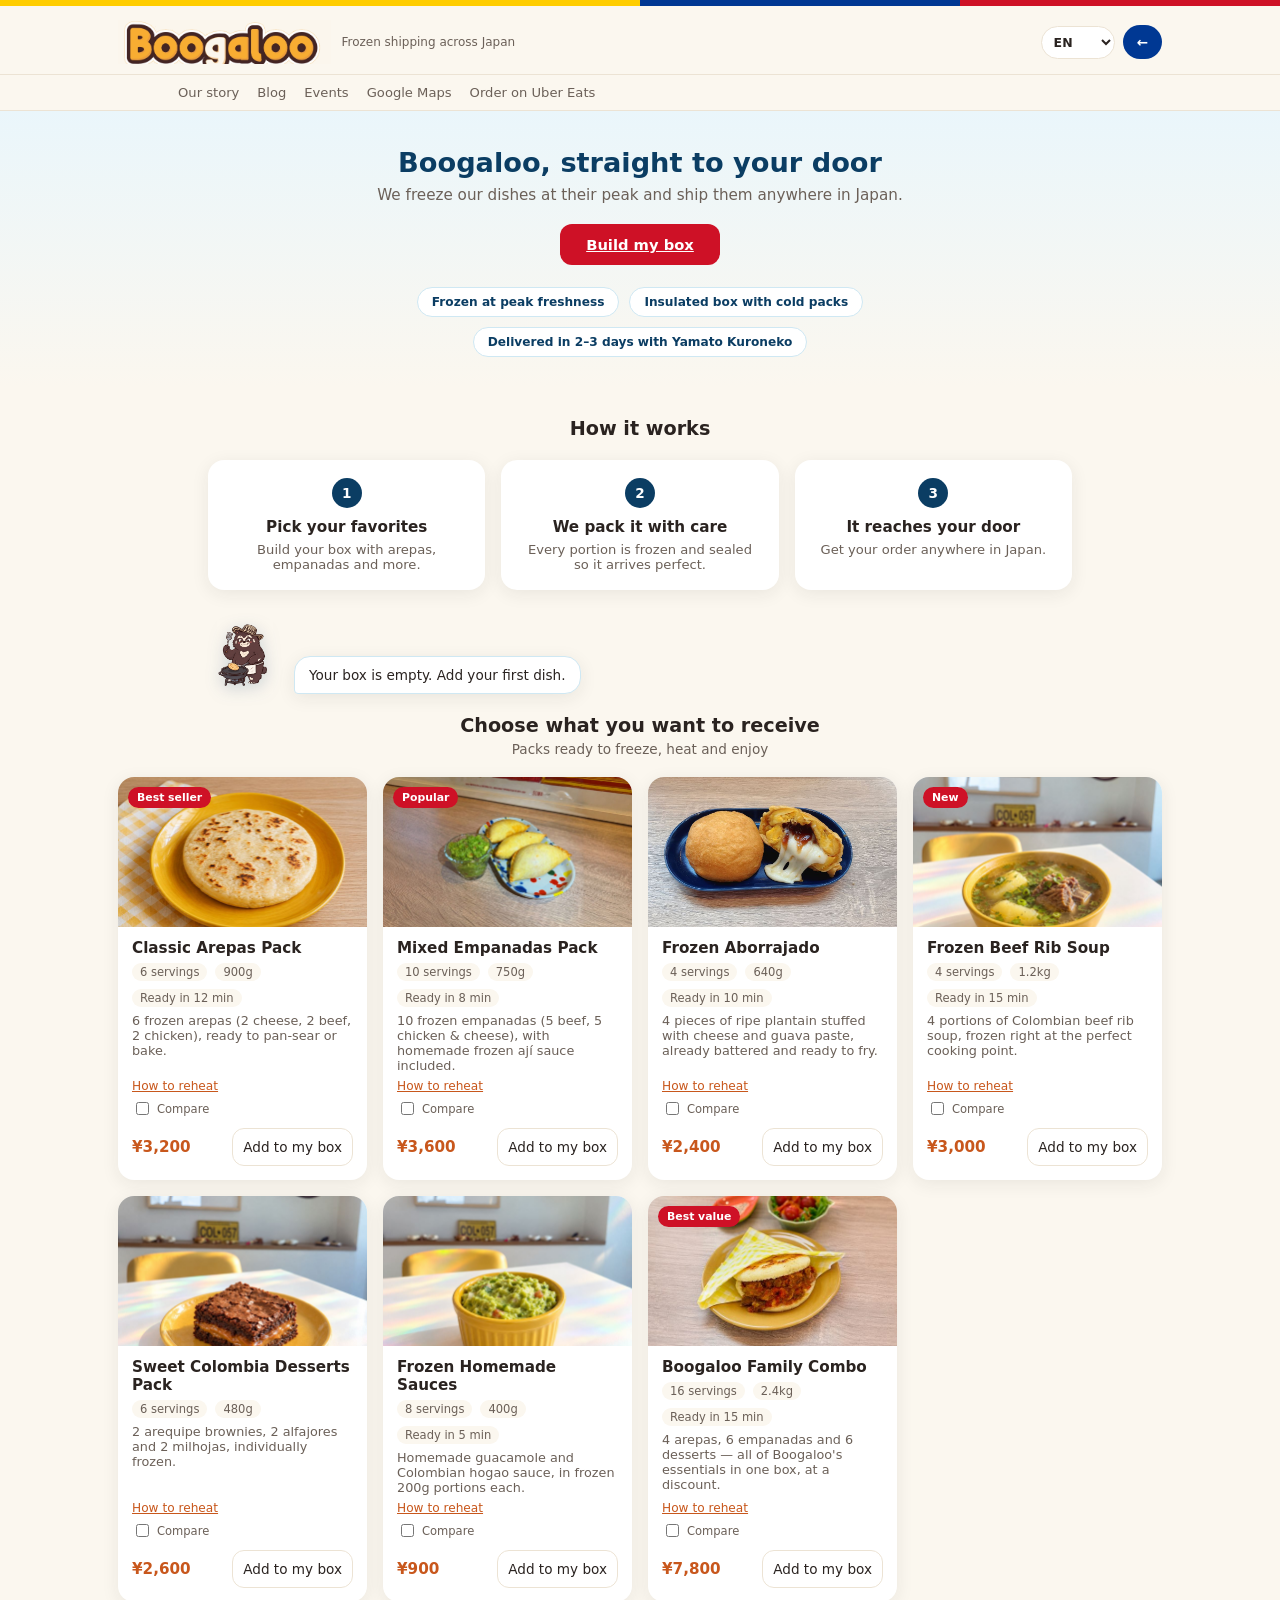
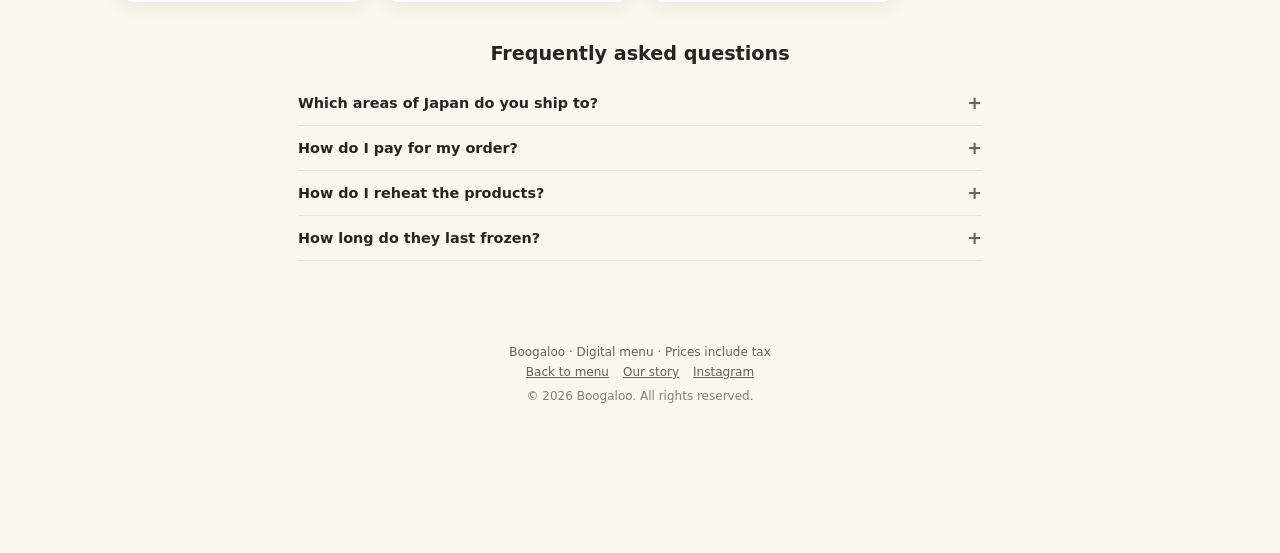
==== commit 12126a06: "Menú único en todas las pantallas (invitado, colaborador, admin), enlace de Uber Eats de la tienda, " ====
--- a/envios/index.html
+++ b/envios/index.html
@@ -2,12 +2,26 @@
 <html lang="es">
 <head>
 <meta charset="utf-8" />
+<!-- Google Tag Manager -->
+<script>(function(w,d,s,l,i){w[l]=w[l]||[];w[l].push({'gtm.start':
+new Date().getTime(),event:'gtm.js'});var f=d.getElementsByTagName(s)[0],
+j=d.createElement(s),dl=l!='dataLayer'?'&l='+l:'';j.async=true;j.src=
+'https://www.googletagmanager.com/gtm.js?id='+i+dl;f.parentNode.insertBefore(j,f);
+})(window,document,'script','dataLayer','GTM-TD4LF6K3');</script>
+<!-- End Google Tag Manager -->
 <meta name="viewport" content="width=device-width, initial-scale=1" />
 <title>Boogaloo — Envíos congelados</title>
+<link rel="icon" href="../favicon.ico" sizes="any" />
+<link rel="icon" type="image/png" sizes="32x32" href="../favicon-32.png" />
+<link rel="apple-touch-icon" href="../apple-touch-icon.png" />
 <link rel="stylesheet" href="../css/styles.css" />
 <link rel="stylesheet" href="envios.css" />
 </head>
 <body>
+<!-- Google Tag Manager (noscript) -->
+<noscript><iframe src="https://www.googletagmanager.com/ns.html?id=GTM-TD4LF6K3"
+height="0" width="0" style="display:none;visibility:hidden"></iframe></noscript>
+<!-- End Google Tag Manager (noscript) -->
   <div id="fz-header-mount"></div>
 
   <section class="fz-hero">
@@ -104,7 +118,11 @@
   </div>
 
   <script src="../js/i18n.js"></script>
+  <script src="../js/session.js"></script>
+  <script src="../js/layout.js"></script>
   <script src="envios-data.js"></script>
+  <script src="../js/config.js"></script>
+  <script src="../js/track.js"></script>
   <script src="envios.js"></script>
 </body>
 </html>
--- a/css/styles.css
+++ b/css/styles.css
@@ -229,25 +229,12 @@
   );
 }
 
-/* CSS-drawn cart icon */
+/* Icono de carrito (SVG) */
 .icon-cart {
-  width: 18px;
-  height: 14px;
-  border: 2px solid #fff;
-  border-top: none;
-  border-radius: 0 0 4px 4px;
-  position: relative;
-}
-.icon-cart::before {
-  content: '';
-  position: absolute;
-  top: -9px;
-  left: 2px;
-  width: 10px;
-  height: 8px;
-  border: 2px solid #fff;
-  border-bottom: none;
-  border-radius: 6px 6px 0 0;
+  width: 20px;
+  height: 20px;
+  flex: none;
+  background: url("data:image/svg+xml,%3Csvg xmlns='http://www.w3.org/2000/svg' viewBox='0 0 24 24' fill='white'%3E%3Cpath d='M7 18c-1.1 0-1.99.9-1.99 2S5.9 22 7 22s2-.9 2-2-.9-2-2-2zM1 2v2h2l3.6 7.59-1.35 2.45c-.16.28-.25.61-.25.96 0 1.1.9 2 2 2h12v-2H7.42c-.14 0-.25-.11-.25-.25l.03-.12.9-1.63h7.45c.75 0 1.41-.41 1.75-1.03l3.58-6.49A1 1 0 0 0 20 4H5.21l-.94-2H1zm16 16c-1.1 0-1.99.9-1.99 2s.89 2 1.99 2 2-.9 2-2-.9-2-2-2z'/%3E%3C/svg%3E") center / contain no-repeat;
 }
 
 /* ---------- Navegación de categorías ---------- */
@@ -274,11 +261,35 @@
 }
 .cat-nav a:hover { border-color: var(--accent); color: var(--accent); }
 
+/* En el menú, el header deja de ser sticky: el nav de categorías se fija solo al hacer scroll. */
+body.menu-page .site-header { position: static; }
+.cat-nav.is-fixed {
+  position: fixed;
+  top: 0;
+  left: 0;
+  right: 0;
+  z-index: 30;
+  max-width: none;
+  margin: 0;
+  padding: 10px max(18px, calc((100% - 960px) / 2 + 18px));
+  background: #fbf7ef;
+  border-bottom: 1px solid var(--border);
+  box-shadow: 0 2px 10px rgba(42, 35, 32, 0.08);
+}
+.cat-nav-spacer { display: none; }
+.cat-nav-spacer.on { display: block; }
+
+.public-nav { background: var(--bg); border-bottom: 1px solid var(--border); }
+.public-nav .staff-subnav-inner { display: flex; gap: 6px 18px; flex-wrap: nowrap; overflow-x: auto; scrollbar-width: none; }
+.public-nav .staff-subnav-inner { max-width: 960px; padding: 0 18px; }
+.public-nav .staff-subnav-inner a { flex: none; padding: 10px 0; font-size: 0.82rem; color: var(--ink-soft); opacity: 1; white-space: nowrap; }
+.public-nav .staff-subnav-inner a:hover { color: var(--accent); text-decoration: none; }
+
 /* ---------- Contenido principal ---------- */
 main {
   max-width: 960px;
   margin: 0 auto;
-  padding: 8px 18px 40px;
+  padding: 40px 18px 40px;
 }
 
 .category-section {
@@ -528,6 +539,22 @@
   box-shadow: 8px -2px 0 rgba(255,255,255,0.45);
 }
 
+.cat-icon.icon-plato {
+  border-radius: 50%;
+  background: radial-gradient(circle at 35% 30%, #4a4a4a, #1f1f1f 75%);
+  box-shadow: inset 0 0 0 4px #fff, 0 3px 6px rgba(0, 0, 0, 0.25);
+}
+.cat-icon.icon-plato::before {
+  content: '';
+  position: absolute;
+  top: 26%;
+  left: 26%;
+  right: 26%;
+  bottom: 26%;
+  border-radius: 50%;
+  background: radial-gradient(circle at 38% 32%, #f0a94a, #c1451c 60%, #8a2f10 100%);
+}
+
 .cat-icon.icon-otros {
   border-radius: 50%;
   background: radial-gradient(circle, #fff, #e4dccb 70%, #cfc4ac 100%);
@@ -783,6 +810,66 @@
   margin: 12px 0;
   font-size: 0.85rem;
 }
+
+/* ---------- Preferencia de charla (después de pedir) ---------- */
+@keyframes chatPrefPop {
+  0% { transform: scale(0.6); opacity: 0; }
+  70% { transform: scale(1.04); opacity: 1; }
+  100% { transform: scale(1); }
+}
+.chat-pref {
+  display: flex;
+  align-items: flex-end;
+  gap: 8px;
+  margin: 14px 0;
+  animation: chatPrefPop 0.4s cubic-bezier(0.34, 1.56, 0.64, 1) both;
+}
+.chat-pref-avatar {
+  width: 46px;
+  height: 46px;
+  border-radius: 50%;
+  object-fit: cover;
+  flex: none;
+  background: var(--accent-soft);
+  box-shadow: var(--shadow);
+}
+.chat-pref-bubble {
+  position: relative;
+  background: var(--bg-card);
+  border: 1px solid var(--border);
+  border-radius: 16px 16px 16px 4px;
+  padding: 12px 14px;
+  box-shadow: var(--shadow);
+  flex: 1;
+}
+.chat-pref-note {
+  margin: 0 0 6px;
+  font-size: 0.78rem;
+  color: var(--ink-soft);
+}
+.chat-pref-question {
+  margin: 0 0 10px;
+  font-size: 0.88rem;
+  font-weight: 600;
+}
+.chat-pref-actions {
+  display: flex;
+  gap: 8px;
+  flex-wrap: wrap;
+}
+.chat-pref-btn {
+  background: var(--co-blue);
+  color: #fff;
+  padding: 8px 14px;
+  border-radius: 999px;
+  font-size: 0.82rem;
+  font-weight: 600;
+}
+.chat-pref-btn:last-child {
+  background: var(--accent-soft);
+  color: var(--accent);
+}
+.chat-pref-btn:active { transform: scale(0.96); }
 .order-summary .row {
   display: flex;
   justify-content: space-between;
@@ -1664,6 +1751,8 @@
 .ps-side { writing-mode: vertical-rl; text-orientation: upright; color: #000080; font-size: 0.75rem; padding: 4px 4px; border-right: 1px solid var(--ps-blue); text-align: center; letter-spacing: 2px; }
 .ps-grid { flex: 1; display: grid; }
 .ps-grid.g5 { grid-template-columns: repeat(5, 1fr); }
+.ps-grid.g3 { grid-template-columns: repeat(3, 1fr); }
+.ps-fill.s2 { grid-column: span 2; }
 .ps-grid.g7 { grid-template-columns: repeat(7, 1fr); }
 .ps-cell { border-right: 1px solid var(--ps-blue); border-bottom: 1px solid var(--ps-blue); min-width: 0; }
 .ps-h { background: var(--ps-head); color: #000080; font-size: 0.72rem; text-align: center; padding: 3px 2px; border-bottom: 1px solid var(--ps-blue); line-height: 1.2; }
@@ -1687,3 +1776,168 @@
   .payslip { border: none; max-width: none; padding: 0; }
   .ps-h { -webkit-print-color-adjust: exact; print-color-adjust: exact; }
 }
+
+/* ---------- Panel de Analítica (admin) ---------- */
+.an-badge {
+  display: inline-block;
+  vertical-align: middle;
+  font-size: 0.62rem;
+  font-weight: 700;
+  letter-spacing: 0.04em;
+  text-transform: uppercase;
+  background: var(--accent-soft);
+  color: var(--accent);
+  border-radius: 999px;
+  padding: 3px 9px;
+  margin-left: 6px;
+}
+
+.an-notice {
+  background: #eaf6fb;
+  border: 1px solid #cfe8f3;
+  color: #0b3d63;
+  border-radius: 12px;
+  padding: 10px 14px;
+  font-size: 0.82rem;
+  margin-bottom: 12px;
+}
+
+.an-kpi-trend { display: block; font-size: 0.72rem; font-weight: 600; margin-top: 2px; opacity: 0.9; }
+.an-kpi-trend.up { color: #bdf0d3; }
+.an-kpi-trend.down { color: #ffd0cf; }
+.tn-stats .st.an-live { background: var(--co-red); }
+.an-live-dot {
+  display: inline-block;
+  width: 8px; height: 8px;
+  border-radius: 50%;
+  background: #fff;
+  margin-right: 6px;
+  animation: an-pulse 1.6s ease-in-out infinite;
+}
+@keyframes an-pulse {
+  0%, 100% { opacity: 1; }
+  50% { opacity: 0.35; }
+}
+
+.an-grid {
+  display: grid;
+  grid-template-columns: 1fr 1fr;
+  gap: 16px;
+  margin-bottom: 16px;
+}
+.an-card-wide { grid-column: 1 / -1; }
+@media (max-width: 760px) {
+  .an-grid { grid-template-columns: 1fr; }
+}
+
+.an-card {
+  background: var(--bg-card);
+  border: 1px solid var(--border);
+  border-radius: var(--radius);
+  padding: 16px;
+  margin-bottom: 16px;
+  box-shadow: var(--shadow);
+}
+.an-card h3 { margin: 0 0 12px; font-size: 0.92rem; }
+
+/* Gráfica de tendencia (SVG línea) */
+.an-trend-wrap { position: relative; }
+.an-trend-svg { width: 100%; height: auto; display: block; overflow: visible; }
+.an-trend-line { fill: none; stroke: var(--co-blue); stroke-width: 2; stroke-linecap: round; stroke-linejoin: round; }
+.an-trend-area { fill: url(#an-trend-gradient); opacity: 0.5; }
+.an-trend-hit { fill: transparent; }
+.an-trend-dot { fill: var(--co-blue); stroke: var(--bg-card); stroke-width: 2; opacity: 0; transition: opacity 0.1s ease; }
+.an-trend-dot.show { opacity: 1; }
+.an-trend-guide { stroke: var(--border); stroke-width: 1; opacity: 0; }
+.an-trend-guide.show { opacity: 1; }
+.an-tooltip {
+  position: absolute;
+  pointer-events: none;
+  background: var(--ink);
+  color: #fff;
+  font-size: 0.72rem;
+  padding: 5px 9px;
+  border-radius: 8px;
+  transform: translate(-50%, -115%);
+  white-space: nowrap;
+  opacity: 0;
+  transition: opacity 0.1s ease;
+  z-index: 5;
+}
+.an-tooltip.show { opacity: 1; }
+
+/* Barras horizontales (por página / dispositivo) */
+.an-bar-row { margin-bottom: 10px; }
+.an-bar-row:last-child { margin-bottom: 0; }
+.an-bar-label {
+  display: flex;
+  justify-content: space-between;
+  font-size: 0.78rem;
+  margin-bottom: 4px;
+  gap: 8px;
+}
+.an-bar-label .n { color: var(--ink-soft); flex: none; }
+.an-bar-track { height: 10px; border-radius: 999px; background: var(--bg); overflow: hidden; }
+.an-bar-fill { height: 100%; border-radius: 999px; background: var(--accent); }
+
+/* Embudo (barras secuenciales de un mismo tono) */
+.an-funnel-row { margin-bottom: 10px; }
+.an-funnel-row:last-child { margin-bottom: 0; }
+.an-funnel-label { display: flex; justify-content: space-between; font-size: 0.78rem; margin-bottom: 4px; }
+.an-funnel-label .pct { color: var(--ink-soft); }
+.an-funnel-track { height: 14px; border-radius: 7px; background: var(--bg); }
+.an-funnel-fill { height: 100%; border-radius: 7px; }
+
+/* Recomendaciones */
+.an-rec {
+  display: flex;
+  gap: 10px;
+  padding: 12px 0;
+  border-bottom: 1px solid var(--border);
+}
+.an-rec:last-child { border-bottom: none; padding-bottom: 0; }
+.an-rec-dot { width: 9px; height: 9px; border-radius: 50%; flex: none; margin-top: 5px; }
+.an-rec.warning .an-rec-dot { background: var(--co-red); }
+.an-rec.opportunity .an-rec-dot { background: var(--co-blue); }
+.an-rec.good .an-rec-dot { background: #1f9d55; }
+.an-rec-title { font-weight: 700; font-size: 0.86rem; margin: 0 0 3px; }
+.an-rec-body { font-size: 0.8rem; color: var(--ink-soft); margin: 0; }
+
+/* Tabla de visitantes */
+.an-table { width: 100%; border-collapse: collapse; font-size: 0.8rem; }
+.an-table th, .an-table td { text-align: left; padding: 8px 10px; border-bottom: 1px solid var(--border); white-space: nowrap; }
+.an-table th { color: var(--ink-soft); font-weight: 600; font-size: 0.72rem; text-transform: uppercase; letter-spacing: 0.02em; }
+.an-type-tag { font-size: 0.68rem; padding: 2px 8px; border-radius: 999px; font-weight: 700; }
+.an-type-tag.new { background: #e6f6ec; color: #1f9d55; }
+.an-type-tag.returning { background: #e1efff; color: var(--co-blue); }
+
+/* ---------- Eventos ---------- */
+.ev-wrap { padding: 24px 18px 40px; max-width: 860px; }
+.ev-hero { text-align: center; padding: 20px 0 10px; }
+.ev-hero h2 { font-size: clamp(2rem, 5vw, 2.6rem); font-weight: 800; margin: 0 0 8px; }
+.ev-hero p { color: var(--ink-soft); margin: 0 auto 16px; max-width: 560px; }
+.ev-meetup-btn { display: inline-block; text-decoration: none; width: auto; padding: 10px 20px; }
+.ev-section-title { margin: 28px 0 12px; font-size: 1.1rem; }
+.ev-card { display: flex; gap: 16px; background: var(--bg-card); border: 1px solid var(--border); border-radius: var(--radius); box-shadow: var(--shadow); padding: 16px; margin-bottom: 14px; }
+.ev-badge { flex: none; width: 64px; height: 72px; border-radius: 12px; background: var(--co-blue); color: #fff; display: flex; flex-direction: column; align-items: center; justify-content: center; text-transform: uppercase; }
+.ev-badge span { font-size: 0.72rem; letter-spacing: 1px; }
+.ev-badge b { font-size: 1.7rem; line-height: 1; }
+.ev-body { min-width: 0; flex: 1; }
+.ev-tag { display: inline-block; font-size: 0.72rem; font-weight: 700; color: var(--co-red); text-transform: uppercase; letter-spacing: 0.5px; }
+.ev-body h3 { margin: 2px 0 8px; font-size: 1.15rem; }
+.ev-dates { list-style: none; margin: 0 0 10px; padding: 0; }
+.ev-dates li { display: flex; align-items: center; justify-content: space-between; gap: 10px; flex-wrap: wrap; padding: 6px 0; border-bottom: 1px dashed var(--border); font-size: 0.88rem; text-transform: capitalize; }
+.ev-dates li:last-child { border-bottom: none; }
+.ev-dates .ghost-btn { text-decoration: none; text-transform: none; padding: 6px 12px; font-size: 0.8rem; }
+.ev-desc { font-size: 0.88rem; line-height: 1.6; color: var(--ink); margin: 0 0 10px; }
+.ev-meta { display: flex; flex-wrap: wrap; gap: 6px 16px; font-size: 0.8rem; color: var(--ink-soft); }
+.ev-empty { text-align: center; color: var(--ink-soft); padding: 40px 10px; }
+@media (max-width: 520px) { .ev-card { flex-direction: column; } .ev-badge { width: 60px; height: 64px; } }
+
+/* ---------- Menú único: estados y fila de admin ---------- */
+.staff-subnav-inner { flex-wrap: wrap; }
+.staff-subnav-inner a[aria-current="page"] { opacity: 1; font-weight: 700; text-decoration: underline; text-underline-offset: 4px; }
+.public-nav .staff-subnav-inner a[aria-current="page"] { color: var(--accent); text-decoration: none; border-bottom: 2px solid var(--accent); }
+.admin-subnav { background: #5a2410; }
+.staff-subnav-logout { margin-left: auto; }
+@media print { .public-nav, .admin-subnav { display: none !important; } }
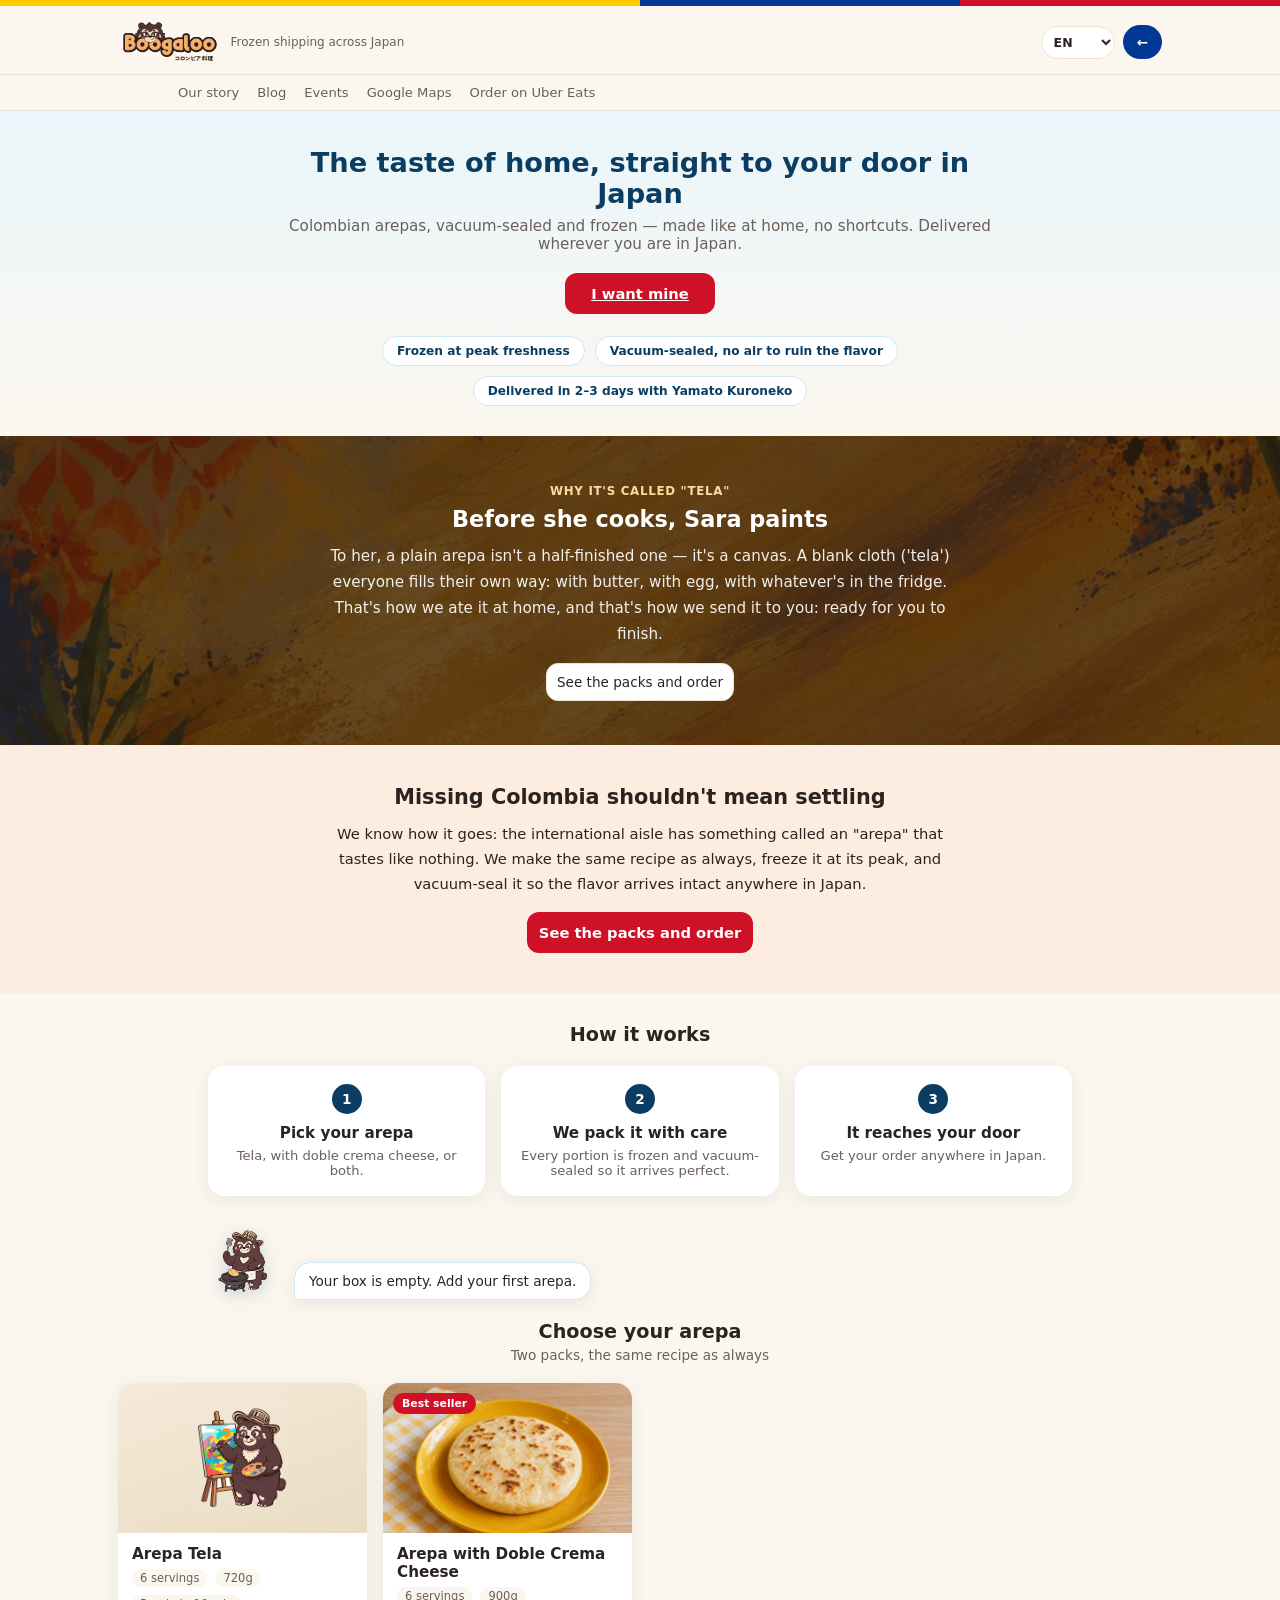
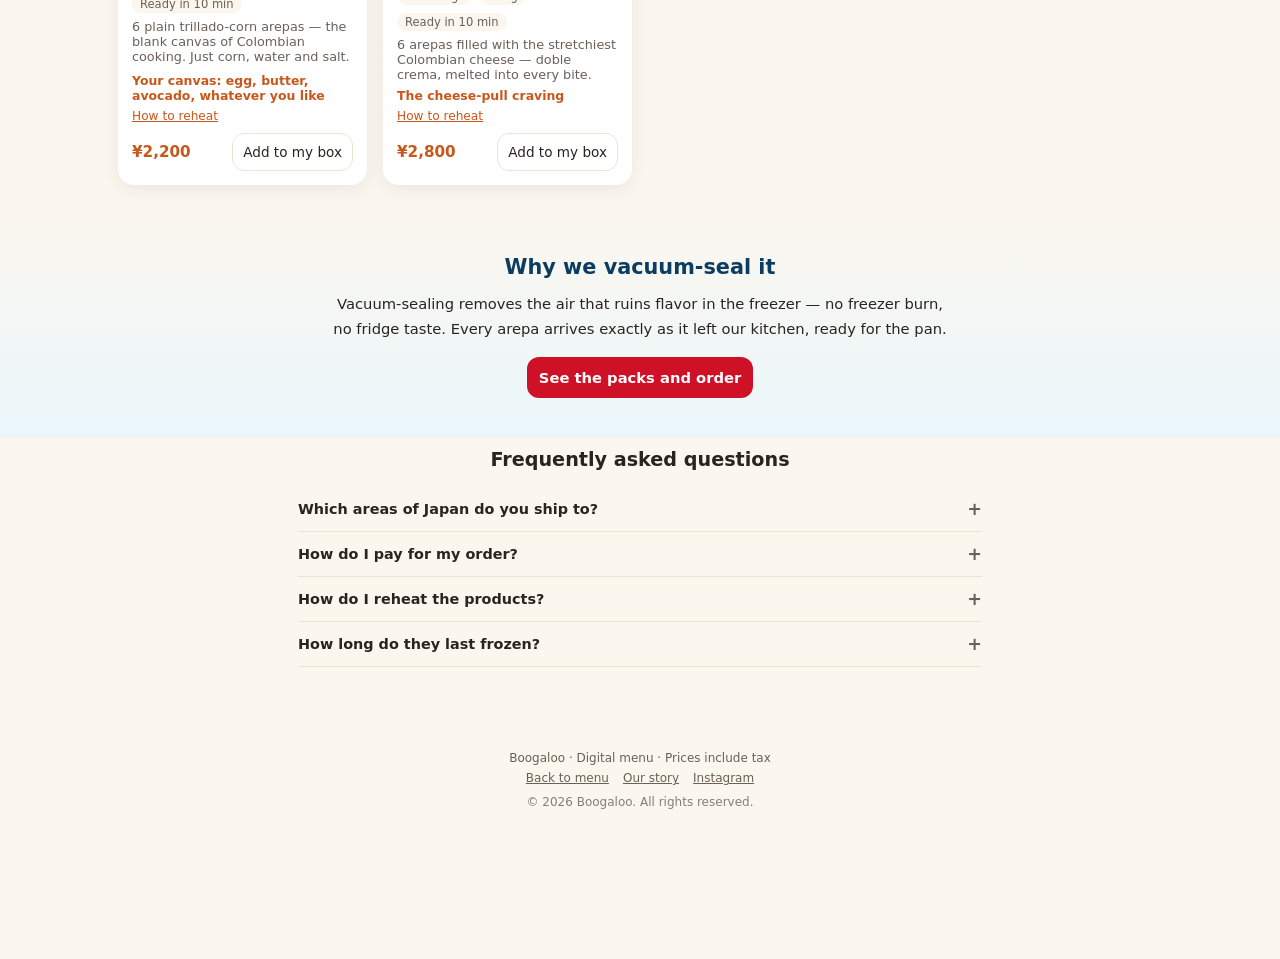
==== commit 55564141: "Envíos: rediseña la página como landing de ventas enfocada solo en arepas Reemplaza el catálogo mult" ====
--- a/envios/index.html
+++ b/envios/index.html
@@ -38,6 +38,27 @@
     </div>
   </section>
 
+  <!-- Historia: por qué "Tela" — Sara la pintora -->
+  <section class="fz-story">
+    <div class="fz-story-inner">
+      <div class="fz-story-text">
+        <span class="fz-eyebrow" id="fz-story-eyebrow"></span>
+        <h3 id="fz-story-title"></h3>
+        <p id="fz-story-body"></p>
+        <a class="ghost-btn fz-section-cta" href="#fz-catalog" id="fz-story-cta"></a>
+      </div>
+    </div>
+  </section>
+
+  <!-- Dolor / solución -->
+  <section class="fz-pain">
+    <div class="fz-pain-inner">
+      <h3 id="fz-pain-title"></h3>
+      <p id="fz-pain-body"></p>
+      <a class="primary-btn fz-section-cta" href="#fz-catalog" id="fz-pain-cta"></a>
+    </div>
+  </section>
+
   <section class="fz-how">
     <h3 id="fz-how-title"></h3>
     <div class="fz-how-steps">
@@ -70,18 +91,21 @@
     <div class="fz-grid" id="fz-grid"></div>
   </section>
 
+  <!-- Proceso: por qué el sellado al vacío -->
+  <section class="fz-process">
+    <div class="fz-process-inner">
+      <h3 id="fz-process-title"></h3>
+      <p id="fz-process-body"></p>
+      <a class="primary-btn fz-section-cta" href="#fz-catalog" id="fz-process-cta"></a>
+    </div>
+  </section>
+
   <section class="fz-faq">
     <h3 id="fz-faq-title"></h3>
     <div id="fz-faq-list"></div>
   </section>
 
   <div id="fz-footer-mount"></div>
-
-  <!-- Barra flotante: comparar -->
-  <div class="fz-compare-bar" id="fz-compare-bar">
-    <span id="fz-compare-bar-label"></span>
-    <button type="button" id="fz-compare-bar-btn"></button>
-  </div>
 
   <!-- Barra flotante: tu caja -->
   <button class="fz-box-bar" id="fz-box-bar" type="button">
@@ -103,13 +127,6 @@
     <div class="fz-drawer-footer" id="fz-drawer-footer"></div>
   </aside>
 
-  <!-- Modal: comparar productos -->
-  <div class="modal-overlay fz-compare-modal" id="fz-compare-modal">
-    <div class="modal-box">
-      <div id="fz-compare-modal-body"></div>
-    </div>
-  </div>
-
   <!-- Modal: checkout (pasos) -->
   <div class="modal-overlay" id="fz-checkout-modal">
     <div class="modal-box">
--- a/css/styles.css
+++ b/css/styles.css
@@ -1934,6 +1934,50 @@
 .ev-empty { text-align: center; color: var(--ink-soft); padding: 40px 10px; }
 @media (max-width: 520px) { .ev-card { flex-direction: column; } .ev-badge { width: 60px; height: 64px; } }
 
+/* Tarjeta de evento con foto (ej. Kids Halloween Party): la foto ocupa su
+   propia línea (flex-basis 100%) y debajo siguen el badge + cuerpo de
+   siempre, sin tocar el layout de .ev-card que también usa trabajos.html. */
+.ev-has-photo { flex-wrap: wrap; }
+.ev-photo { flex-basis: 100%; width: 100%; max-height: 340px; object-fit: cover; border-radius: 12px; margin-bottom: 4px; }
+
+.ev-menu-toggle { margin-top: 8px; }
+.ev-menu-toggle summary { cursor: pointer; font-size: 0.85rem; font-weight: 700; color: var(--accent); list-style: none; }
+.ev-menu-toggle summary::-webkit-details-marker { display: none; }
+.ev-menu-img { width: 100%; border-radius: 12px; margin-top: 10px; display: block; }
+
+.ev-gallery { display: grid; grid-template-columns: repeat(3, 1fr); gap: 6px; margin-top: 10px; }
+.ev-gallery img { width: 100%; height: 90px; object-fit: cover; border-radius: 10px; }
+@media (max-width: 420px) { .ev-gallery { grid-template-columns: repeat(3, 1fr); gap: 4px; } .ev-gallery img { height: 70px; } }
+
+/* Fotos ampliables: la de portada, el menú y la galería abren en grande al
+   tocarlas (ver .ev-lightbox más abajo). */
+.ev-photo, .ev-menu-img, .ev-gallery img { cursor: zoom-in; transition: opacity 0.15s ease; }
+.ev-photo:hover, .ev-menu-img:hover, .ev-gallery img:hover { opacity: 0.88; }
+
+.ev-lightbox {
+  position: fixed;
+  inset: 0;
+  z-index: 70;
+  background: rgba(10, 8, 6, 0.92);
+  display: none;
+  align-items: center;
+  justify-content: center;
+  padding: 30px 18px;
+}
+.ev-lightbox.open { display: flex; }
+.ev-lightbox img { max-width: 100%; max-height: 100%; object-fit: contain; border-radius: 10px; cursor: zoom-out; }
+.ev-lightbox-close {
+  position: fixed;
+  top: 16px;
+  right: 16px;
+  width: 40px;
+  height: 40px;
+  border-radius: 50%;
+  background: rgba(255, 255, 255, 0.15);
+  color: #fff;
+  font-size: 1.1rem;
+}
+
 /* ---------- Menú único: estados y fila de admin ---------- */
 .staff-subnav-inner { flex-wrap: wrap; }
 .staff-subnav-inner a[aria-current="page"] { opacity: 1; font-weight: 700; text-decoration: underline; text-underline-offset: 4px; }
@@ -1941,3 +1985,76 @@
 .admin-subnav { background: #5a2410; }
 .staff-subnav-logout { margin-left: auto; }
 @media print { .public-nav, .admin-subnav { display: none !important; } }
+
+/* ---------- Trabajos ---------- */
+.job-badge { font-size: 1.8rem; background: var(--accent-soft); color: inherit; }
+.job-card .ev-dates li { text-transform: none; }
+
+/* ---------- Página de enlaces para Instagram (links/) ---------- */
+body.lk-body { padding-bottom: 0; background: linear-gradient(180deg, #fff3d6 0%, var(--bg) 38%); min-height: 100vh; }
+.lk-wrap { max-width: 460px; margin: 0 auto; padding: 14px 20px 40px; text-align: center; }
+.lk-top { display: flex; justify-content: flex-end; min-height: 34px; }
+.lk-bear { display: flex; align-items: flex-end; justify-content: center; gap: 10px; margin: 6px 0 14px; }
+.lk-bear-img { width: 112px; height: 112px; object-fit: contain; flex: none; transform-origin: 50% 100%; filter: drop-shadow(0 6px 8px rgba(42, 35, 32, 0.18)); }
+.lk-bear-img.talking { animation: lkTalk 0.36s ease-in-out infinite; }
+@keyframes lkTalk { 0%, 100% { transform: translateY(0) rotate(0); } 50% { transform: translateY(-5px) rotate(-3deg); } }
+.lk-bubble {
+  position: relative; flex: 1; min-height: 78px; display: flex; align-items: center; text-align: left;
+  background: #fff; border: 2px solid var(--ink); border-radius: 20px 20px 20px 4px;
+  padding: 12px 14px; font-weight: 600; font-size: 0.95rem; line-height: 1.35; box-shadow: 4px 4px 0 var(--co-yellow);
+}
+.lk-bubble::before { content: ''; position: absolute; left: -11px; bottom: 14px; width: 0; height: 0;
+  border: 8px solid transparent; border-right-color: var(--ink); border-left: 0; }
+.lk-bubble::after { content: ''; position: absolute; left: -7px; bottom: 16px; width: 0; height: 0;
+  border: 6px solid transparent; border-right-color: #fff; border-left: 0; }
+.lk-title { margin: 6px 0 2px; font-size: 1.8rem; letter-spacing: 0.5px; }
+.lk-sub { margin: 0 0 20px; color: var(--ink-soft); font-size: 0.9rem; }
+.lk-links { display: grid; gap: 10px; }
+.lk-btn {
+  display: flex; align-items: center; gap: 12px; padding: 14px 16px; border-radius: 16px; text-decoration: none; text-align: left;
+  background: #fff; border: 2px solid var(--ink); color: var(--ink); font-weight: 700; font-size: 1rem;
+  box-shadow: 3px 3px 0 var(--ink); transition: transform 0.12s ease, box-shadow 0.12s ease;
+}
+.lk-btn:hover { transform: translate(-1px, -1px); box-shadow: 4px 4px 0 var(--ink); }
+.lk-btn:active { transform: translate(2px, 2px); box-shadow: 1px 1px 0 var(--ink); }
+.lk-btn-primary { background: var(--co-blue); border-color: var(--co-blue); color: #fff; box-shadow: 3px 3px 0 var(--co-red); }
+.lk-emoji { font-size: 1.35rem; width: 30px; text-align: center; flex: none; }
+.lk-foot { margin: 26px 0 0; font-size: 0.78rem; color: var(--ink-soft); }
+@media (prefers-reduced-motion: reduce) { .lk-bear-img.talking { animation: none; } .lk-btn { transition: none; } }
+
+/* ---------- Chat del oso (links/) ---------- */
+.bc-chat { margin-top: 24px; background: #fff; border: 2px solid var(--ink); border-radius: 20px; box-shadow: 4px 4px 0 var(--co-yellow); overflow: hidden; text-align: left; }
+.bc-head { display: flex; align-items: center; gap: 10px; padding: 12px 14px; background: var(--co-yellow); border-bottom: 2px solid var(--ink); }
+.bc-head b { display: block; font-size: 0.98rem; }
+.bc-head small { display: block; font-size: 0.74rem; color: rgba(42, 35, 32, 0.75); }
+.bc-avatar { flex: none; width: 38px; height: 38px; border-radius: 50%; background: #fff; border: 2px solid var(--ink); display: inline-flex; align-items: center; justify-content: center; overflow: hidden; }
+.bc-avatar img { width: 88%; height: 88%; object-fit: contain; }
+.bc-msgs { height: 300px; overflow-y: auto; padding: 14px 12px; display: flex; flex-direction: column; gap: 10px; background: var(--bg); }
+.bc-row { display: flex; align-items: flex-end; gap: 8px; max-width: 100%; animation: bcIn 0.22s ease-out both; }
+@keyframes bcIn { from { opacity: 0; transform: translateY(6px); } to { opacity: 1; transform: none; } }
+.bc-bot .bc-bubble { background: #fff; border: 1.5px solid var(--ink); border-radius: 16px 16px 16px 4px; max-width: calc(100% - 50px); }
+.bc-user { justify-content: flex-end; }
+.bc-user .bc-bubble { background: var(--co-blue); color: #fff; border-radius: 16px 16px 4px 16px; max-width: 85%; }
+.bc-bubble { padding: 9px 12px; font-size: 0.9rem; line-height: 1.4; overflow-wrap: anywhere; }
+.bc-text { white-space: pre-line; }
+.bc-links { display: flex; flex-wrap: wrap; gap: 6px; margin-top: 8px; }
+.bc-links a { font-size: 0.78rem; font-weight: 700; text-decoration: none; padding: 6px 12px; border-radius: 999px; background: var(--accent-soft); color: var(--accent); border: 1px solid var(--accent); }
+.bc-typing { display: inline-flex; gap: 4px; padding: 12px 14px; }
+.bc-typing i { width: 7px; height: 7px; border-radius: 50%; background: var(--ink-soft); animation: bcDot 1s ease-in-out infinite; }
+.bc-typing i:nth-child(2) { animation-delay: 0.15s; }
+.bc-typing i:nth-child(3) { animation-delay: 0.3s; }
+@keyframes bcDot { 0%, 80%, 100% { transform: translateY(0); opacity: 0.4; } 40% { transform: translateY(-4px); opacity: 1; } }
+.bc-chips { display: flex; gap: 6px; overflow-x: auto; padding: 8px 12px; border-top: 1px solid var(--border); scrollbar-width: none; }
+.bc-chips::-webkit-scrollbar { display: none; }
+.bc-chips button { flex: none; font-size: 0.78rem; font-weight: 600; padding: 6px 12px; border-radius: 999px; background: #fff; border: 1.5px solid var(--ink); }
+.bc-form { display: flex; gap: 8px; padding: 10px 12px; border-top: 2px solid var(--ink); background: #fff; }
+.bc-form input { flex: 1; min-width: 0; font: inherit; font-size: 0.92rem; padding: 10px 12px; border-radius: 999px; border: 1.5px solid var(--ink); background: var(--bg); }
+.bc-form button { flex: none; width: 42px; border-radius: 50%; background: var(--co-blue); color: #fff; font-size: 1rem; }
+@media (prefers-reduced-motion: reduce) { .bc-row { animation: none; } .bc-typing i { animation: none; opacity: 0.7; } }
+
+/* Botones para ir al inicio / al final de la conversación */
+.bc-msgs-wrap { position: relative; }
+.bc-jump { position: absolute; right: 10px; width: 34px; height: 34px; border-radius: 50%; background: var(--co-yellow); border: 2px solid var(--ink); font-size: 1rem; font-weight: 700; line-height: 1; display: none; align-items: center; justify-content: center; box-shadow: 2px 2px 0 var(--ink); z-index: 2; }
+.bc-jump.show { display: inline-flex; }
+.bc-up { top: 10px; }
+.bc-down { bottom: 10px; }
--- a/envios/envios.css
+++ b/envios/envios.css
@@ -73,6 +73,51 @@
   font-weight: 600;
 }
 
+/* ---------- CTA repetido (página larga, botón en cada sección) ---------- */
+.fz-section-cta {
+  display: inline-block;
+  text-decoration: none;
+  margin-top: 16px;
+}
+
+.fz-eyebrow {
+  display: inline-block;
+  font-size: 0.74rem;
+  font-weight: 700;
+  letter-spacing: 0.06em;
+  text-transform: uppercase;
+  color: var(--accent);
+  margin-bottom: 8px;
+}
+
+/* ---------- Historia: por qué "Tela" (Sara, la pintora) ---------- */
+.fz-story {
+  background-image: linear-gradient(rgba(42, 25, 10, 0.72), rgba(42, 25, 10, 0.72)), url('../img/arte/fondo-tropical.jpg');
+  background-size: cover;
+  background-position: center;
+  padding: 44px 18px;
+}
+.fz-story-inner { max-width: 640px; margin: 0 auto; text-align: center; }
+.fz-story-inner .fz-eyebrow { color: #ffd9a0; }
+.fz-story-inner h3 { color: #fff; font-size: 1.4rem; margin: 0 0 12px; }
+.fz-story-inner p { color: rgba(255, 255, 255, 0.92); font-size: 0.95rem; line-height: 1.7; margin: 0; }
+.fz-story-inner .fz-section-cta { background: #fff; color: var(--ink); }
+
+/* ---------- Dolor / solución ---------- */
+.fz-pain { background: var(--accent-soft); padding: 40px 18px; }
+.fz-pain-inner { max-width: 620px; margin: 0 auto; text-align: center; }
+.fz-pain-inner h3 { font-size: 1.3rem; margin: 0 0 12px; color: var(--ink); }
+.fz-pain-inner p { font-size: 0.92rem; line-height: 1.7; color: var(--ink); margin: 0; }
+
+/* ---------- Proceso: por qué el sellado al vacío ---------- */
+.fz-process {
+  background: linear-gradient(180deg, var(--bg) 0%, var(--fz-ice) 100%);
+  padding: 40px 18px;
+}
+.fz-process-inner { max-width: 620px; margin: 0 auto; text-align: center; }
+.fz-process-inner h3 { font-size: 1.3rem; margin: 0 0 12px; color: var(--fz-ice-deep); }
+.fz-process-inner p { font-size: 0.92rem; line-height: 1.7; color: var(--ink); margin: 0; }
+
 /* ---------- Cómo funciona ---------- */
 .fz-how {
   max-width: 900px;
@@ -210,33 +255,41 @@
 }
 .fz-price { font-weight: 700; color: var(--accent); font-size: 0.95rem; }
 
-.fz-compare-check {
-  display: flex;
-  align-items: center;
-  gap: 5px;
-  font-size: 0.72rem;
+.fz-qty-row { display: flex; align-items: center; justify-content: space-between; gap: 8px; }
+
+.fz-card-ideal {
+  font-size: 0.78rem;
+  font-weight: 600;
+  color: var(--accent);
+  margin: 0;
+}
+
+.fz-pay-card-btn {
+  display: block;
+  width: 100%;
+  text-align: center;
+  text-decoration: none;
+  margin-top: 8px;
+  background: #635bff; /* color de marca de Stripe */
+}
+.fz-pay-card-note {
+  font-size: 0.68rem;
   color: var(--ink-soft);
-  cursor: pointer;
-}
-
-.fz-qty-row { display: flex; align-items: center; justify-content: space-between; gap: 8px; }
-
-/* ---------- Barra flotante "comparar" ---------- */
-.fz-compare-bar {
-  position: fixed;
-  left: 0; right: 0; bottom: 0;
-  z-index: 35;
-  background: var(--fz-ice-deep);
-  color: #fff;
-  padding: 10px 18px;
-  display: none;
-  align-items: center;
-  justify-content: space-between;
-  gap: 10px;
-  box-shadow: 0 -4px 16px rgba(0,0,0,0.2);
-}
-.fz-compare-bar.show { display: flex; }
-.fz-compare-bar button { background: #fff; color: var(--fz-ice-deep); border-radius: 999px; padding: 8px 14px; font-size: 0.8rem; font-weight: 700; }
+  text-align: center;
+  margin: 4px 0 0;
+}
+
+/* Tarjeta "lienzo" (Arepa Tela): sin foto de producto, usa la ilustración
+   del oso pintando sobre un fondo color tela/lienzo — ver fz-story más
+   abajo para el porqué. */
+.fz-card-canvas .fz-card-img-wrap {
+  background: linear-gradient(160deg, #f4ead8 0%, #e9dcc3 100%);
+}
+.fz-card-canvas .fz-card-img-wrap img {
+  object-fit: contain;
+  padding: 14px;
+  background: transparent;
+}
 
 /* ---------- Barra flotante "tu caja" ---------- */
 .fz-box-bar {
@@ -326,17 +379,6 @@
 .fz-totals-row.total { font-size: 1.05rem; font-weight: 700; }
 .fz-totals-row .free-tag { color: #1a7a3d; font-weight: 700; }
 
-/* ---------- Comparar (modal) ---------- */
-.fz-compare-modal .modal-box { max-width: 640px; }
-.fz-compare-table { width: 100%; border-collapse: collapse; font-size: 0.8rem; }
-.fz-compare-table th, .fz-compare-table td {
-  border-bottom: 1px solid var(--border);
-  padding: 8px 6px;
-  text-align: left;
-  vertical-align: top;
-}
-.fz-compare-table th:first-child, .fz-compare-table td:first-child { color: var(--ink-soft); white-space: nowrap; }
-
 /* ---------- Pasos de checkout ---------- */
 .fz-steps-dots { display: flex; gap: 6px; justify-content: center; margin-bottom: 14px; }
 .fz-steps-dots span { width: 8px; height: 8px; border-radius: 50%; background: var(--border); }
